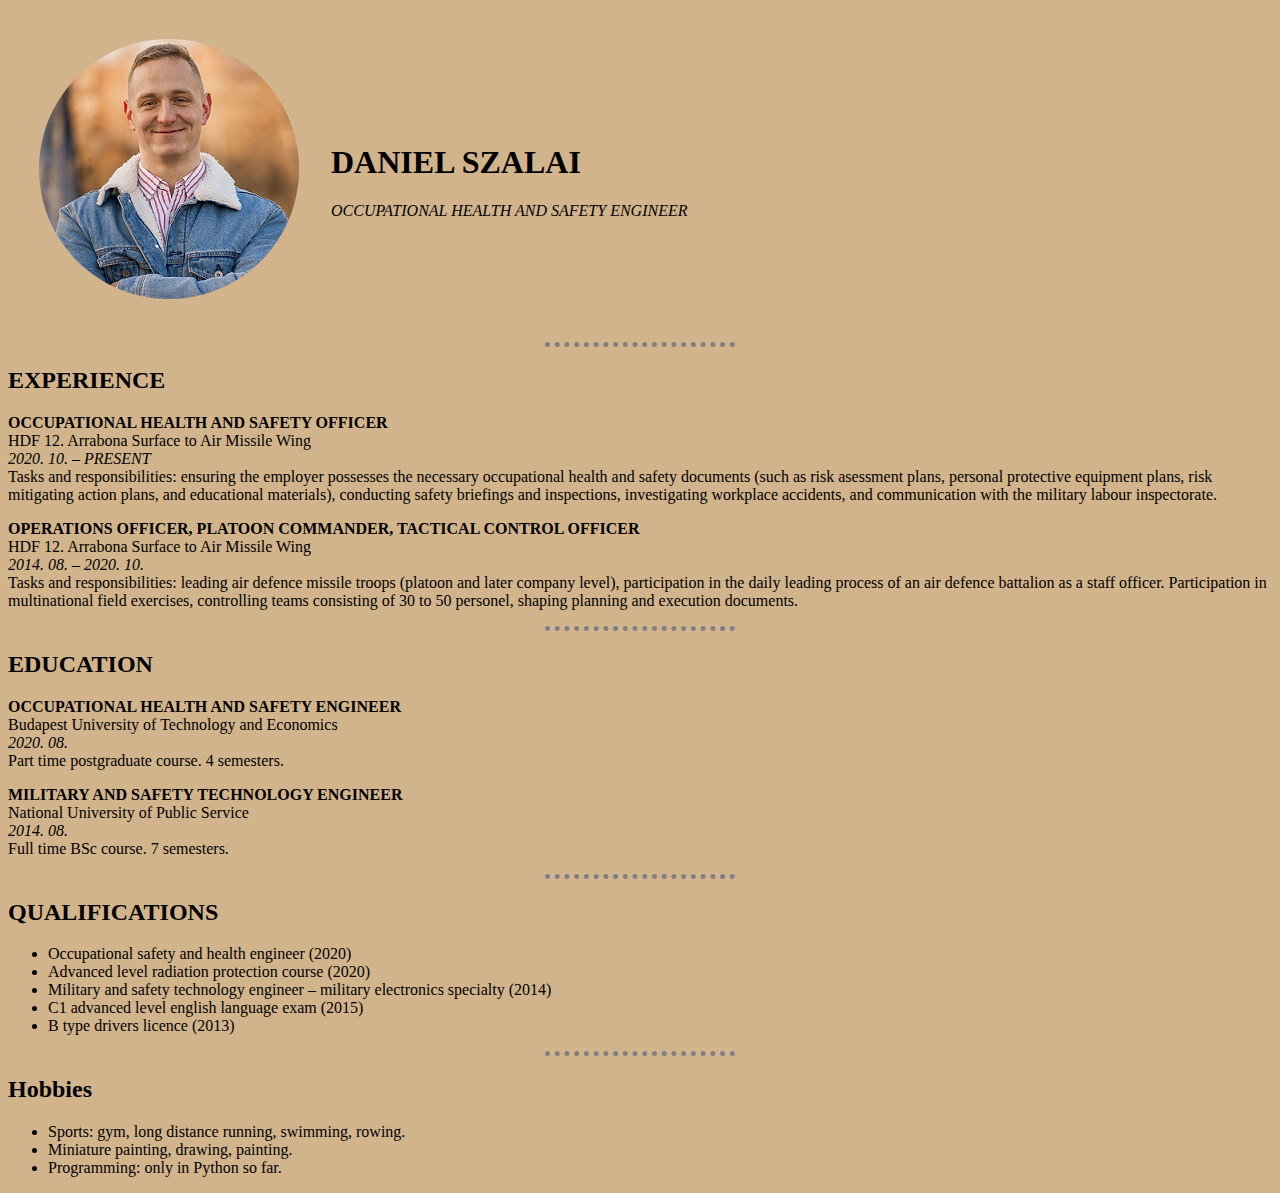
==== index.html @ 2119cb39 "Add files via upload" ====
<!DOCTYPE html>
<html lang="en">
  <head>
    <meta charset="UTF-8">
    <title>Dániel Szalai personal site</title>
  </head>

  <style>
    hr {
      border-style: dotted none none none;
      width: 15%;
      border-width: 5px;
    }

    body {

      background-color: tan;
    }

<!--    img {-->
<!--    border-style: solid;-->
<!--    border-width: 5px;-->
<!--    border-color: sienna;-->

<!--    }-->

  </style>

  <body>

  <table cellspacing="30">
    <tr>
      <td>
        <img src="profil_pic.png">
      </td>
      <td>
        <h1>DANIEL SZALAI</h1>
        <em>OCCUPATIONAL HEALTH AND SAFETY
        ENGINEER</em>
      </td>
      <td>
<!--        <h2>Contact info:</h2>-->
<!--        Phone: 00-0000-0000<br>-->
<!--        Mail: asdasd@mail.com<br>-->
<!--        Address: 00100 Miskolc, Erkel Ferenc u. 18/c<br>-->
      </td>
    </tr>
  </table>

  <hr>
  <h2>EXPERIENCE</h2>
  <p><strong>OCCUPATIONAL HEALTH AND SAFETY OFFICER</strong><br>
    HDF 12. Arrabona Surface to Air Missile Wing<br>
    <em>2020. 10. – PRESENT</em><br>
    Tasks and responsibilities: ensuring the employer possesses the necessary occupational health and safety documents (such as risk asessment plans, personal protective equipment plans, risk mitigating action plans, and educational materials), conducting safety briefings and inspections, investigating workplace accidents, and communication with the military labour inspectorate.</p>

  <p><strong>OPERATIONS OFFICER, PLATOON COMMANDER, TACTICAL CONTROL OFFICER</strong><br>
    HDF 12. Arrabona Surface to Air Missile Wing<br>
    <em>2014. 08. – 2020. 10.</em><br>
    Tasks and responsibilities: leading air defence missile troops (platoon and
    later company level), participation in the daily leading process of an
    air defence battalion as a staff officer. Participation in multinational
    field exercises, controlling teams consisting of 30 to 50 personel,
    shaping planning and execution documents.</p>

  <hr>
  <h2>EDUCATION</h2>
  <p><strong>OCCUPATIONAL HEALTH AND SAFETY ENGINEER</strong><br>
    Budapest University of Technology and Economics<br>
    <em>2020. 08.</em><br>
    Part time postgraduate course. 4 semesters.</p>

  <p><strong>MILITARY AND SAFETY TECHNOLOGY ENGINEER</strong><br>
    National University of Public Service<br>
    <em>2014. 08.</em><br>
    Full time BSc course. 7 semesters.</p>

  <hr>
  <h2>QUALIFICATIONS</h2>
  <ul>
    <li>Occupational safety and health engineer (2020)</li>
    <li>Advanced level radiation protection course (2020)</li>
    <li>Military and safety technology engineer – military electronics specialty (2014)</li>
    <li>C1 advanced level english language exam (2015)</li>
    <li>B type drivers licence (2013)</li>
  </ul>


  <hr>
  <h2>Hobbies</h2>
  <ul>
    <li>Sports: gym, long distance running, swimming, rowing.</li>
    <li>Miniature painting, drawing, painting.</li>
    <li>Programming: only in Python so far.</li>
  </ul>

  </body>
</html>
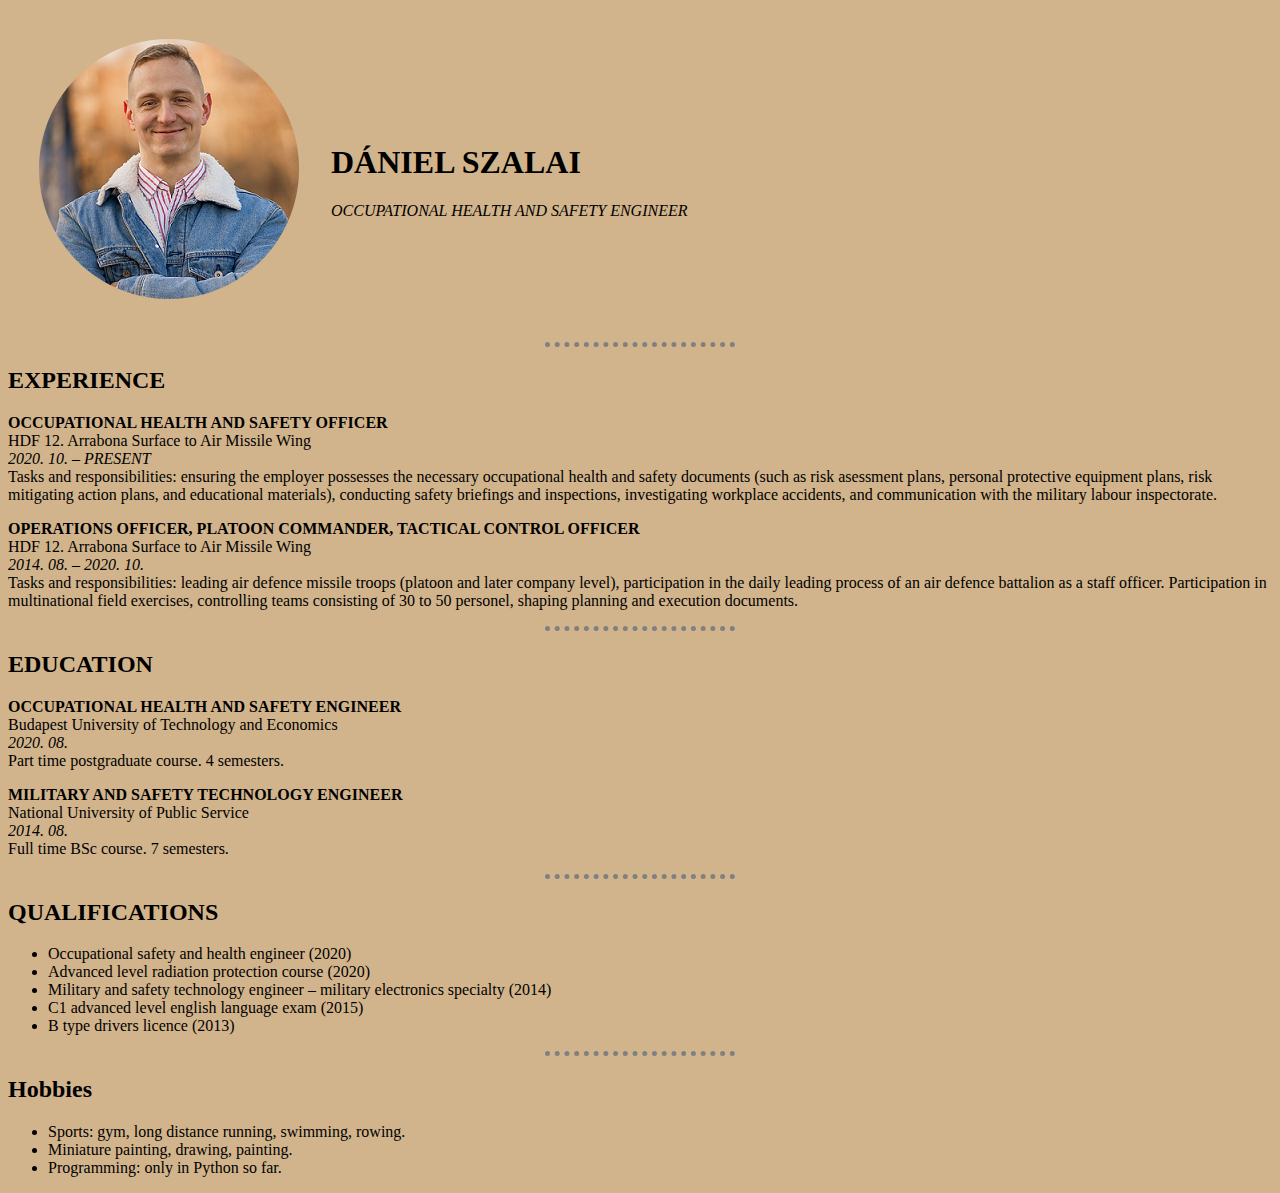
==== commit bb373bd3: "Update index.html" ====
--- a/index.html
+++ b/index.html
@@ -34,7 +34,7 @@
         <img src="profil_pic.png">
       </td>
       <td>
-        <h1>DANIEL SZALAI</h1>
+        <h1>DÁNIEL SZALAI</h1>
         <em>OCCUPATIONAL HEALTH AND SAFETY
         ENGINEER</em>
       </td>
@@ -95,4 +95,4 @@
   </ul>
 
   </body>
-</html>+</html>
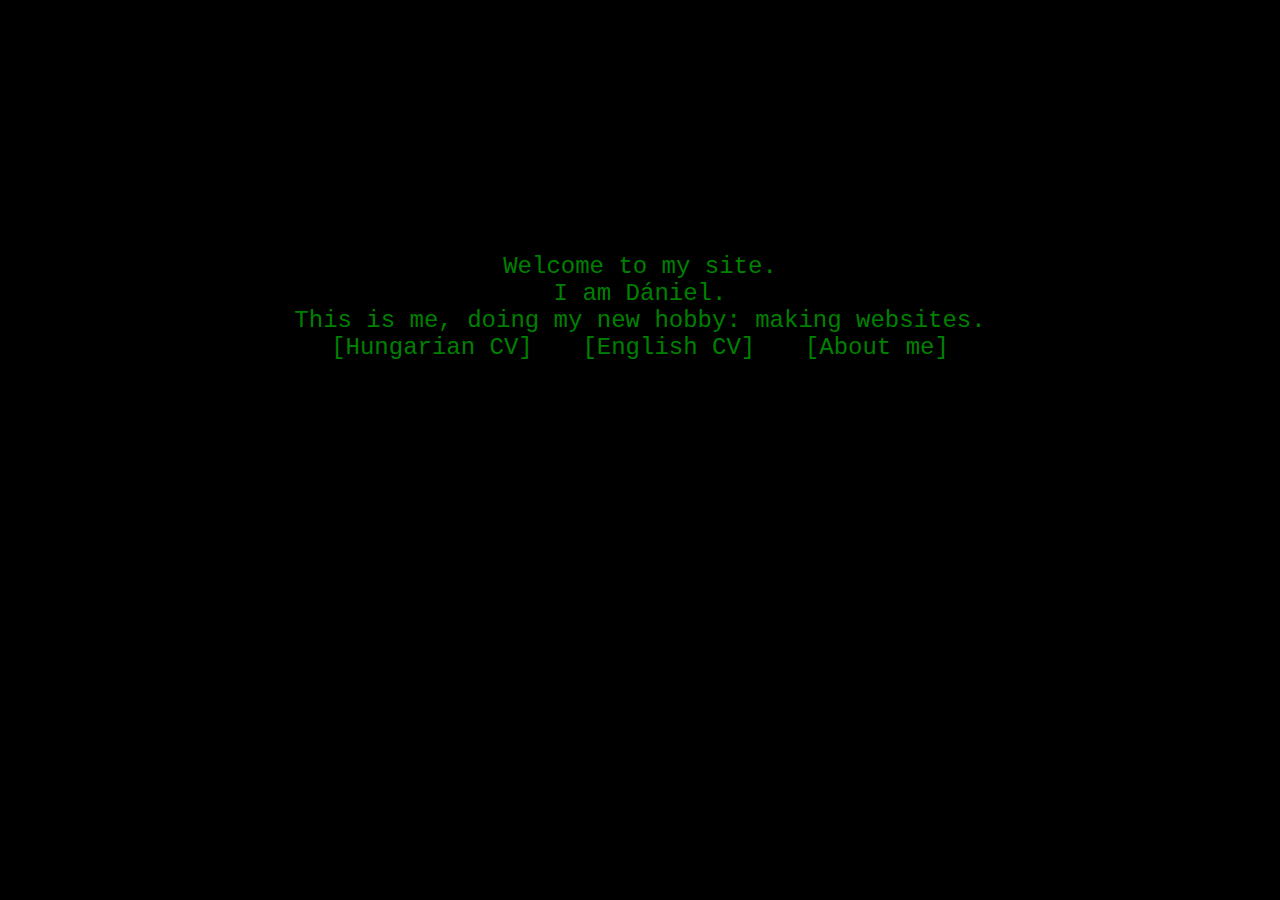
==== commit 3f3a3205: "Add files via upload" ====
--- a/index.html
+++ b/index.html
@@ -2,97 +2,24 @@
 <html lang="en">
   <head>
     <meta charset="UTF-8">
-    <title>Dániel Szalai personal site</title>
+    <title>Dániel Szalai</title>
+    <link rel="stylesheet" href="style.css">
   </head>
+  <body class="index">
 
-  <style>
-    hr {
-      border-style: dotted none none none;
-      width: 15%;
-      border-width: 5px;
-    }
+	<div id="front-page-top-container">
+        <p>Welcome to my site.<br>
+        I am Dániel.<br>
+        This is me, doing my new hobby: making websites.</p>
+    </div>
 
-    body {
-
-      background-color: tan;
-    }
-
-<!--    img {-->
-<!--    border-style: solid;-->
-<!--    border-width: 5px;-->
-<!--    border-color: sienna;-->
-
-<!--    }-->
-
-  </style>
-
-  <body>
-
-  <table cellspacing="30">
-    <tr>
-      <td>
-        <img src="profil_pic.png">
-      </td>
-      <td>
-        <h1>DÁNIEL SZALAI</h1>
-        <em>OCCUPATIONAL HEALTH AND SAFETY
-        ENGINEER</em>
-      </td>
-      <td>
-<!--        <h2>Contact info:</h2>-->
-<!--        Phone: 00-0000-0000<br>-->
-<!--        Mail: asdasd@mail.com<br>-->
-<!--        Address: 00100 Miskolc, Erkel Ferenc u. 18/c<br>-->
-      </td>
-    </tr>
-  </table>
-
-  <hr>
-  <h2>EXPERIENCE</h2>
-  <p><strong>OCCUPATIONAL HEALTH AND SAFETY OFFICER</strong><br>
-    HDF 12. Arrabona Surface to Air Missile Wing<br>
-    <em>2020. 10. – PRESENT</em><br>
-    Tasks and responsibilities: ensuring the employer possesses the necessary occupational health and safety documents (such as risk asessment plans, personal protective equipment plans, risk mitigating action plans, and educational materials), conducting safety briefings and inspections, investigating workplace accidents, and communication with the military labour inspectorate.</p>
-
-  <p><strong>OPERATIONS OFFICER, PLATOON COMMANDER, TACTICAL CONTROL OFFICER</strong><br>
-    HDF 12. Arrabona Surface to Air Missile Wing<br>
-    <em>2014. 08. – 2020. 10.</em><br>
-    Tasks and responsibilities: leading air defence missile troops (platoon and
-    later company level), participation in the daily leading process of an
-    air defence battalion as a staff officer. Participation in multinational
-    field exercises, controlling teams consisting of 30 to 50 personel,
-    shaping planning and execution documents.</p>
-
-  <hr>
-  <h2>EDUCATION</h2>
-  <p><strong>OCCUPATIONAL HEALTH AND SAFETY ENGINEER</strong><br>
-    Budapest University of Technology and Economics<br>
-    <em>2020. 08.</em><br>
-    Part time postgraduate course. 4 semesters.</p>
-
-  <p><strong>MILITARY AND SAFETY TECHNOLOGY ENGINEER</strong><br>
-    National University of Public Service<br>
-    <em>2014. 08.</em><br>
-    Full time BSc course. 7 semesters.</p>
-
-  <hr>
-  <h2>QUALIFICATIONS</h2>
-  <ul>
-    <li>Occupational safety and health engineer (2020)</li>
-    <li>Advanced level radiation protection course (2020)</li>
-    <li>Military and safety technology engineer – military electronics specialty (2014)</li>
-    <li>C1 advanced level english language exam (2015)</li>
-    <li>B type drivers licence (2013)</li>
-  </ul>
+  <div>
+        <a class="front-page-link" href="huncv.html">[Hungarian CV]</a>
+        <a class="front-page-link" href="encv.html">[English CV]</a>
+        <a class="front-page-link" href="aboutme.html">[About me]</a>
+  </div>
 
 
-  <hr>
-  <h2>Hobbies</h2>
-  <ul>
-    <li>Sports: gym, long distance running, swimming, rowing.</li>
-    <li>Miniature painting, drawing, painting.</li>
-    <li>Programming: only in Python so far.</li>
-  </ul>
 
   </body>
-</html>
+</html>--- a/style.css
+++ b/style.css
@@ -0,0 +1,165 @@
+.index {
+    text-align: center;
+    font-family: "Courier New", monospace;
+    color: green;
+    background-color: black;
+}
+
+.cv {
+    font-family: "Arial", sans-serif;
+    color: black;
+    background-color: mintcream;
+}
+
+.front-page-link {
+    padding: 20px;
+    color: green;
+    font-size: 1.5rem;
+    text-decoration: none;
+}
+
+.front-page-link:hover {
+  color: limegreen;
+}
+
+#front-page-top-container {
+    margin-top: 20%;
+    position: relative;
+    font-size: 1.5rem;
+}
+
+p {
+    margin: 0px;
+    padding: 0px;
+}
+
+.profile-pic {
+    margin: auto;
+    display: block;
+    padding-bottom: 20px
+
+}
+
+h1 {
+    margin: auto;
+    width: 800px;
+    text-align: center;
+}
+
+.category {
+    color: salmon;
+    width: 800px;
+    text-align: center;
+    margin: auto;
+    font-family: "Arial Black", sans-serif;
+    padding-top: 20px;
+    padding-bottom: 10px;
+
+}
+
+.cv-header {
+    margin: auto;
+    width: 800px;
+
+}
+
+.entry {
+    margin: auto;
+    width: 800px;
+    text-align: justify;
+
+}
+
+.entry-link {
+    color: MidnightBlue;
+    text-decoration: none;
+    font-weight: bold;
+}
+
+.job-title {
+    font-weight: bold;
+    margin: auto;
+    width: 800px;
+    color: MidnightBlue;
+    padding-top: 20px;
+    padding-bottom: 10px;
+}
+
+.job-place, .job-term, .job-tasks{
+    margin: auto;
+    width: 800px;
+
+}
+
+.job-place {
+    font-weight: bold;
+}
+
+
+
+.entry-link:hover {
+    color: black;
+
+}
+
+.aboutme {
+    font-family: "Arial", sans-serif;
+    color: black;
+    background-color: white;
+    text-align: justify;
+}
+
+.aboutme-link {
+    position: relative;
+    color: salmon;
+    text-decoration: none;
+    font-weight: bold;
+}
+
+.aboutme-header, .hobby {
+    width: 800px;
+    margin: auto;
+}
+
+.hobby-title-right {
+    text-align: right;
+    border: outset;
+    border-width: 2px 2px 5px 2px;
+    background-color: ghostwhite;
+    font-size: 1.5rem;
+    color: indianred;
+}
+
+.hobby-title-left {
+    text-align: left;
+    border: outset;
+    border-width: 2px 2px 5px 2px;
+    background-color: aliceblue;
+    font-size: 1.5rem;
+    color: indianred;
+}
+
+.aboutme-link:hover {
+    position: relative;
+    color: indianred;
+    text-decoration: none;
+    font-weight: bold;
+}
+
+
+
+
+
+
+
+
+
+
+
+
+
+
+
+
+
+
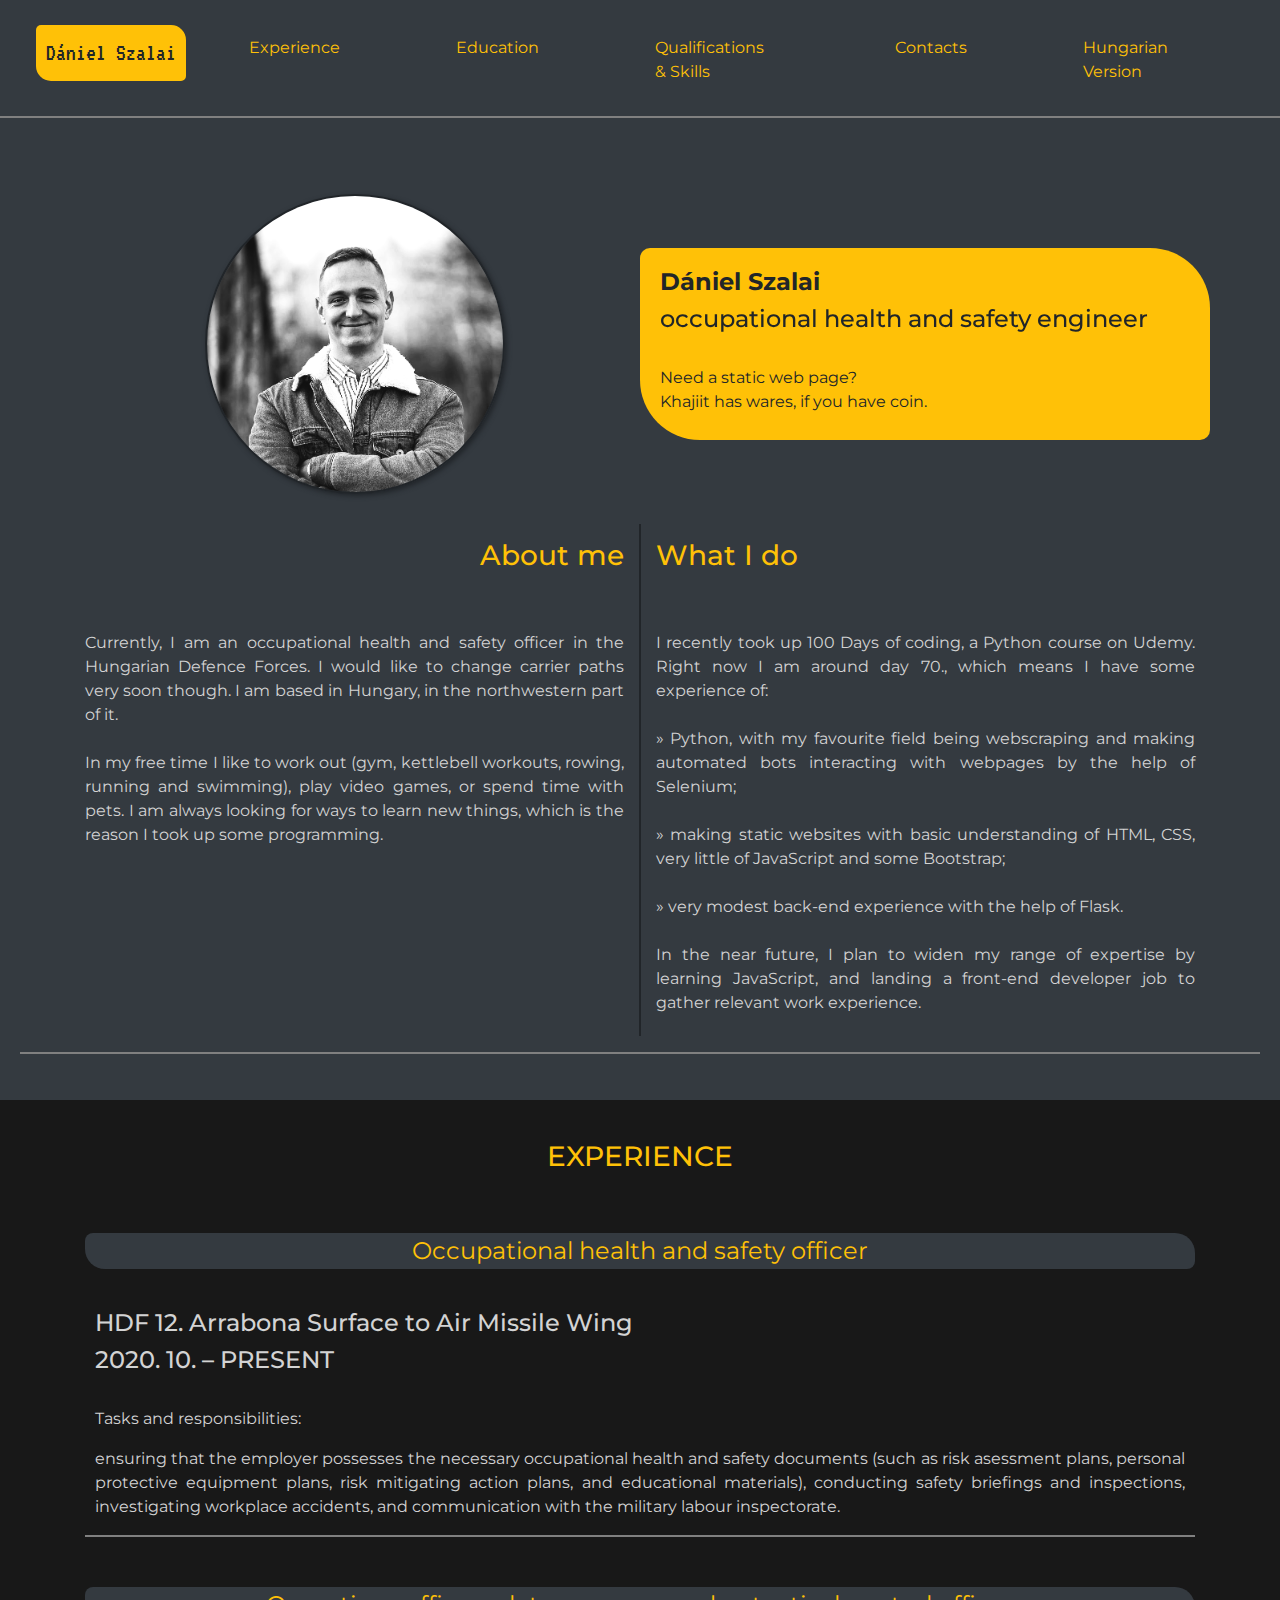
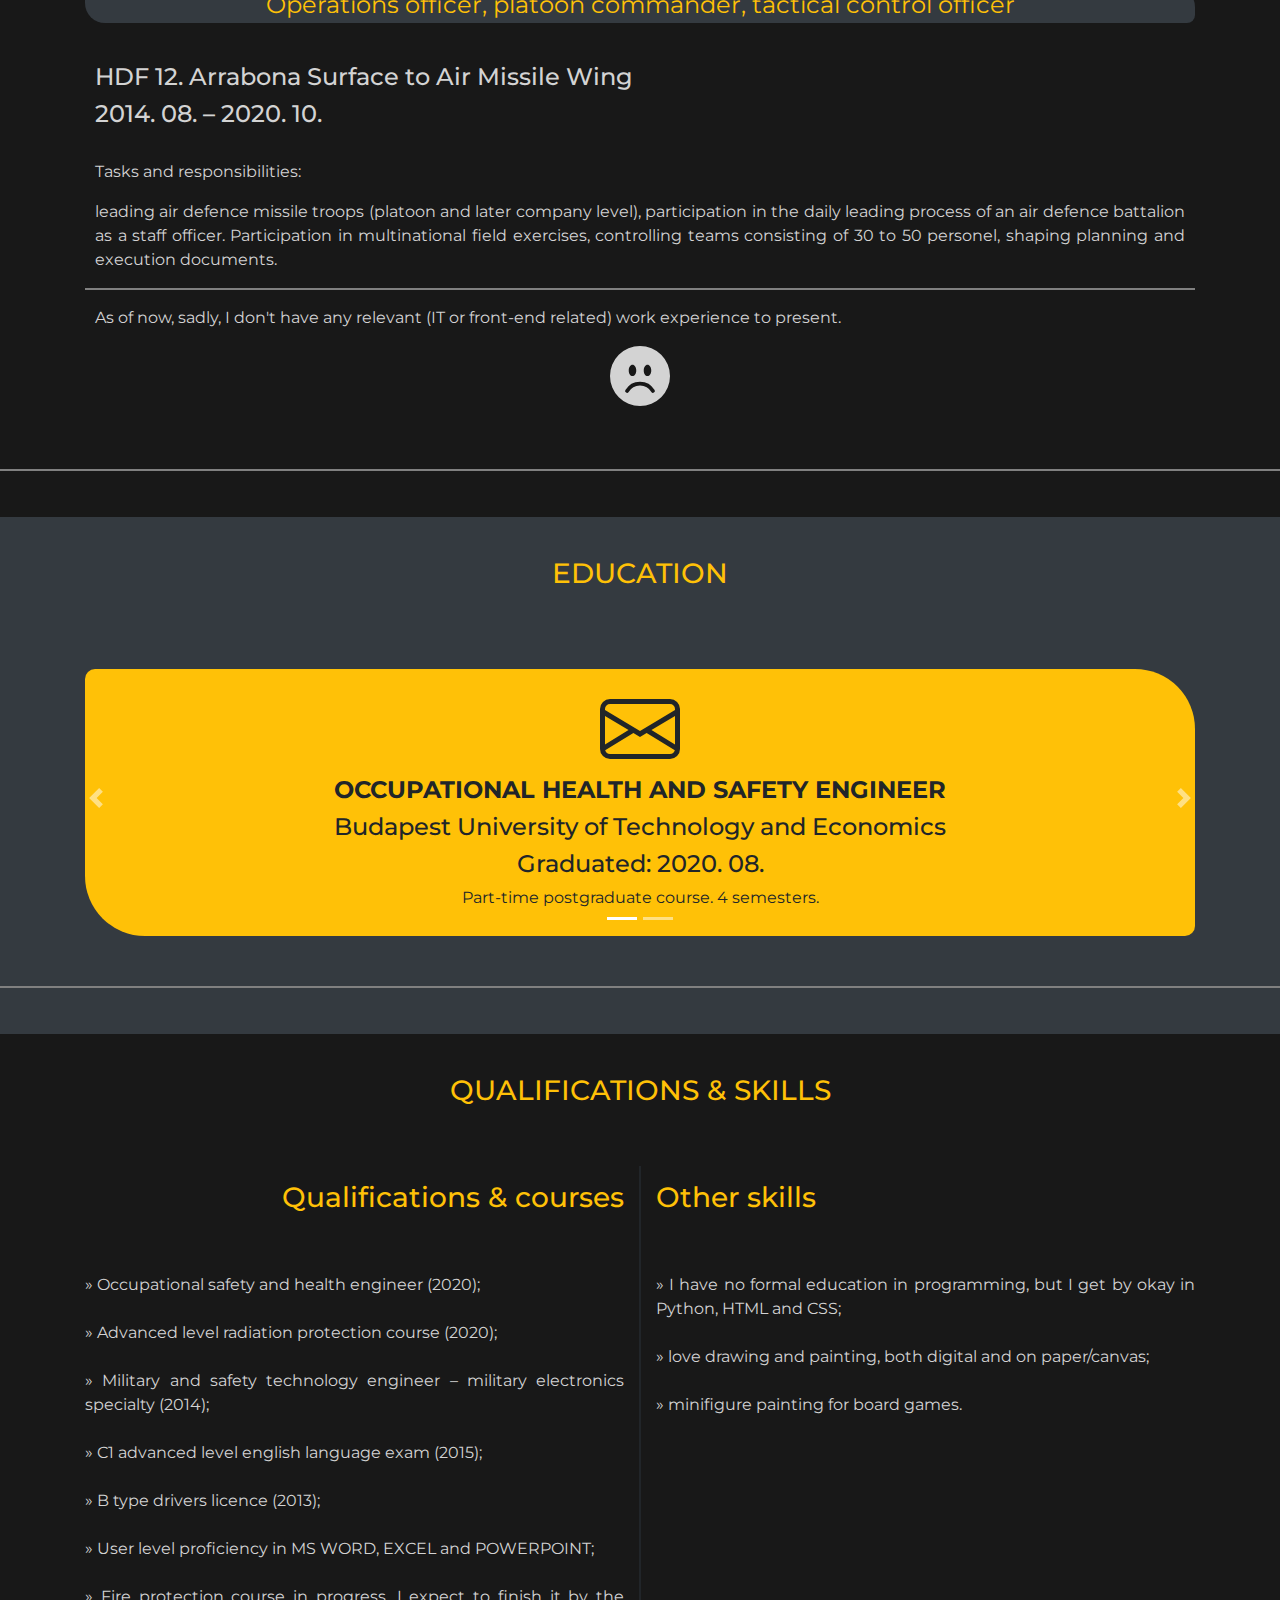
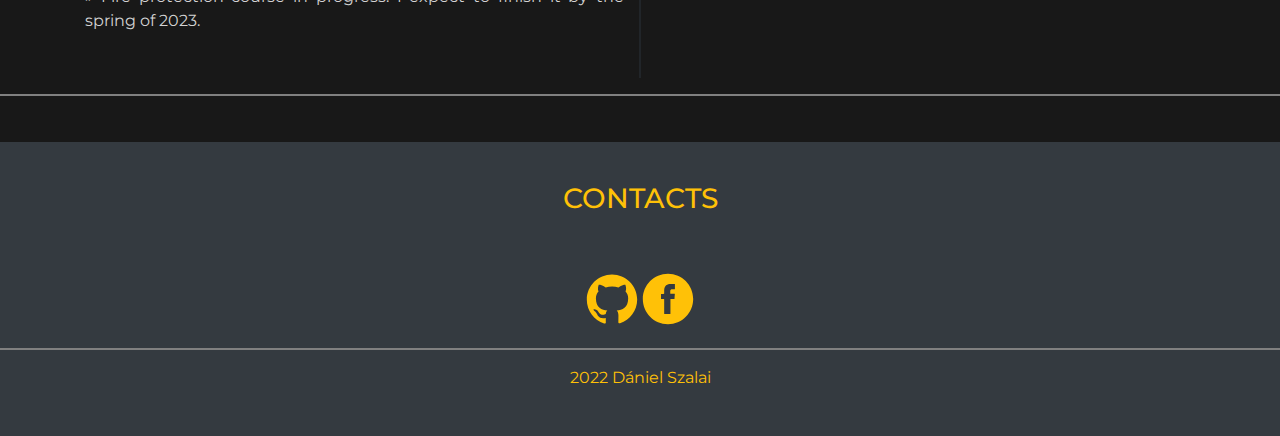
==== commit 84fa43ee: "Bootstrap personal site upload" ====
--- a/index.html
+++ b/index.html
@@ -1,25 +1,345 @@
 <!DOCTYPE html>
 <html lang="en">
-  <head>
+<head>
+    <link rel="stylesheet" href="https://cdn.jsdelivr.net/npm/bootstrap@4.0.0/dist/css/bootstrap.min.css" integrity="sha384-Gn5384xqQ1aoWXA+058RXPxPg6fy4IWvTNh0E263XmFcJlSAwiGgFAW/dAiS6JXm" crossorigin="anonymous">
+    <script src="https://code.jquery.com/jquery-3.2.1.slim.min.js" integrity="sha384-KJ3o2DKtIkvYIK3UENzmM7KCkRr/rE9/Qpg6aAZGJwFDMVNA/GpGFF93hXpG5KkN" crossorigin="anonymous"></script>
+    <script src="https://cdn.jsdelivr.net/npm/popper.js@1.12.9/dist/umd/popper.min.js" integrity="sha384-ApNbgh9B+Y1QKtv3Rn7W3mgPxhU9K/ScQsAP7hUibX39j7fakFPskvXusvfa0b4Q" crossorigin="anonymous"></script>
+    <script src="https://cdn.jsdelivr.net/npm/bootstrap@4.0.0/dist/js/bootstrap.min.js" integrity="sha384-JZR6Spejh4U02d8jOt6vLEHfe/JQGiRRSQQxSfFWpi1MquVdAyjUar5+76PVCmYl" crossorigin="anonymous"></script>
+    <link rel="stylesheet" href="styles.css">
+    <link rel="preconnect" href="https://fonts.googleapis.com">
+    <link rel="preconnect" href="https://fonts.gstatic.com" crossorigin>
+    <link href="https://fonts.googleapis.com/css2?family=Montserrat&family=VT323&display=swap" rel="stylesheet">
+    <link href='https://css.gg/facebook.css' rel='stylesheet'>
+    <link href='https://css.gg/git-commit.css' rel='stylesheet'>
     <meta charset="UTF-8">
     <title>Dániel Szalai</title>
-    <link rel="stylesheet" href="style.css">
-  </head>
-  <body class="index">
-
-	<div id="front-page-top-container">
-        <p>Welcome to my site.<br>
-        I am Dániel.<br>
-        This is me, doing my new hobby: making websites.</p>
+</head>
+<body class="bg-dark">
+    <!--        navbar-->
+
+    <div class="container-fluid mynavbar">
+        <nav class="navbar navbar-expand-lg navbar-light bg-dark">
+            <a class="navbar-brand">Dániel Szalai</a>
+            <button class="navbar-toggler ml-auto" type="button"
+                    data-toggle="collapse" data-target="#navbarTogglerDemo01" aria-controls="navbarTogglerDemo01" aria-expanded="false" aria-label="Toggle navigation">
+                <span class="navbar-toggler-icon"></span>
+            </button>
+        <div class="collapse navbar-collapse" id="navbarTogglerDemo01">
+            <ul class="navbar-nav navbar-nav ml-auto bg-dark">
+                <li class="nav-item">
+                    <a class="nav-link" href="#experience">Experience</a>
+                </li>
+                <li class="nav-item">
+                    <a class="nav-link" href="#education">Education</a>
+                <li class="nav-item">
+                    <a class="nav-link" href="#qualifications">Qualifications &
+                        Skills</a>
+                </li>
+                <li class="nav-item">
+                    <a class="nav-link" href="#contacts">Contacts</a>
+                </li>
+                <li class="nav-item">
+                    <a class="nav-link" href="hundex.html">Hungarian
+                        Version</a>
+                </li>
+            </ul>
+        </div>
+        </nav>
     </div>
-
-  <div>
-        <a class="front-page-link" href="huncv.html">[Hungarian CV]</a>
-        <a class="front-page-link" href="encv.html">[English CV]</a>
-        <a class="front-page-link" href="aboutme.html">[About me]</a>
-  </div>
-
-
-
-  </body>
+    <hr>
+
+    <!--        title-->
+
+    <section id="title">
+
+    <div class="container bg-dark">
+        <div class="row">
+            <div class="col-xs-12 col-sm-12 col-md-6 pic align-self-center">
+                <img src="profil_pic.png"
+                     class="img-fluid rounded-circle mx-auto d-block">
+            </div>
+            <div class="col-xs-12 col-sm-12 col-md-6 title sticker bg-warning">
+                <h1>Dániel Szalai</h1>
+
+                <div id="carouselExampleSlidesOnly" class="carousel slide"
+                     data-interval="4000" data-ride="carousel">
+                  <div class="carousel-inner">
+                    <div class="carousel-item active">
+                      <h4>occupational health and safety engineer</h4>
+                    </div>
+                    <div class="carousel-item">
+                      <h4>aspiring front-end developer</h4>
+                    </div>
+                  </div>
+                </div>
+                <br>
+                <p>Need a static web page? <br>
+                    Khajiit has wares, if you have coin.
+                </p>
+            </div>
+        </div>
+
+        <div class="row">
+
+            <div class="col-xs-12 col-sm-12 col-lg-6 rightborder">
+                <h3 class="right">About me</h3>
+                <p class="text">Currently, I am an occupational health and
+                    safety
+                    officer in the Hungarian Defence Forces. I would like
+                    to change carrier paths very soon though. I am based in
+                    Hungary, in the northwestern part of it.<br><br>
+                    In my free time I like to work out (gym, kettlebell
+                    workouts, rowing, running and swimming), play video
+                    games, or spend time with pets. I am always looking for
+                    ways to learn new things, which is the reason I took up
+                    some programming.
+                </p>
+            </div>
+            <div class="col-xs-12 col-sm-12 col-lg-6 leftborder">
+                <h3 class="left">What I do</h3>
+                <p class="text">I recently took up 100 Days of coding, a
+                    Python course on Udemy. Right now I am around day 70.,
+                    which means I have some experience of:<br><br>
+                    » Python, with my favourite field being webscraping and
+                    making automated
+                    bots interacting with webpages by the help of Selenium;<br><br>
+                    » making static websites with basic understanding
+                    of HTML, CSS, very little of JavaScript and some
+                    Bootstrap;<br><br>
+                    » very modest back-end experience with the help of
+                    Flask.<br><br>
+                    In the near future, I plan to widen my range of
+                    expertise by learning JavaScript, and landing a
+                    front-end developer job to gather relevant work
+                    experience.
+                </p>
+            </div>
+        </div>
+    </div>
+        <hr>
+    </section>
+
+    <!--        experience-->
+
+    <section id="experience">
+
+        <div class="container">
+            <h3 class="center">EXPERIENCE</h3>
+        </div>
+        <div class="container">
+            <div>
+                <div class="col-xs-12 sticker bg-dark occ">
+                    <p class="center occ">
+                        Occupational health and safety officer</p>
+                </div>
+
+                <h2 class="text">HDF 12. Arrabona Surface to Air
+                    Missile Wing</h2>
+
+                <h2 class="text">2020. 10. – PRESENT</h2><br>
+
+                <p class="text">Tasks and responsibilities:</p>
+                <p class="text">ensuring that the employer
+                    possesses the necessary occupational health and
+                    safety documents (such as risk asessment plans,
+                    personal protective equipment plans, risk
+                    mitigating action plans, and educational
+                    materials), conducting safety briefings and
+                    inspections, investigating workplace accidents,
+                    and communication with the military labour
+                    inspectorate.</p><hr>
+            </div>
+        </div>
+        <br>
+
+        <div class="container">
+            <div>
+                <div class="col-xs-12 sticker bg-dark  occ">
+                    <p class="center occ">
+                        Operations
+                        officer, platoon commander, tactical control
+                        officer</p>
+                </div>
+
+                <h2 class="text">HDF 12. Arrabona Surface to Air
+                    Missile Wing</h2>
+
+                <h2 class="text">2014. 08. – 2020. 10.</h2><br>
+
+                <p class="text">Tasks and responsibilities:</p>
+                <p class="text">leading air defence missile troops
+                    (platoon and later company level), participation
+                    in the daily leading process of an air defence
+                    battalion as a staff officer. Participation in
+                    multinational field exercises, controlling teams
+                    consisting of 30 to 50 personel, shaping planning
+                    and execution documents.</p><hr>
+
+                <p class="text">As of now, sadly, I don't have
+                    any relevant (IT or
+                    front-end related) work experience to present.</p>
+
+                <p class="center">
+                    <svg xmlns="http://www.w3.org/2000/svg" width="60"
+                         height="60" fill="currentColor"
+                         class="bi sad bi-emoji-frown-fill"
+                         viewBox="0 0 16 16">
+                        <path d="M8 16A8 8 0 1 0 8 0a8 8 0 0 0 0 16zM7 6.5C7 7.328 6.552 8 6 8s-1-.672-1-1.5S5.448 5 6 5s1 .672 1 1.5zm-2.715 5.933a.5.5 0 0 1-.183-.683A4.498 4.498 0 0 1 8 9.5a4.5 4.5 0 0 1 3.898 2.25.5.5 0 0 1-.866.5A3.498 3.498 0 0 0 8 10.5a3.498 3.498 0 0 0-3.032 1.75.5.5 0 0 1-.683.183zM10 8c-.552 0-1-.672-1-1.5S9.448 5 10 5s1 .672 1 1.5S10.552 8 10 8z"/>
+                    </svg>
+                </p>
+            </div>
+        </div><br>
+    <hr>
+    </section>
+
+    <!--        education-->
+
+    <section id="education">
+
+        <div class="container">
+            <h3 class="center">EDUCATION</h3>
+        </div>
+
+        <div id="carouselExampleIndicators"
+                 class="carousel slide" data-ride="carousel">
+              <ol class="carousel-indicators">
+                <li data-target="#carouselExampleIndicators" data-slide-to="0" class="active"></li>
+                <li data-target="#carouselExampleIndicators" data-slide-to="1"></li>
+              </ol>
+              <div class="carousel-inner">
+                <div class="carousel-item active">
+                    <div class="container">
+                        <div class="center sticker bg-warning">
+                            <div class="expcard">
+                                <svg xmlns="http://www.w3.org/2000/svg"
+                                     width="80" height="80"
+                                     fill="currentColor" class="bi bi-envelope" viewBox="0 0 16 16">
+                                        <path d="M0 4a2 2 0 0 1 2-2h12a2 2 0 0 1 2 2v8a2 2 0 0 1-2 2H2a2 2 0 0 1-2-2V4Zm2-1a1 1 0 0 0-1 1v.217l7 4.2 7-4.2V4a1 1 0 0 0-1-1H2Zm13 2.383-4.708 2.825L15 11.105V5.383Zm-.034 6.876-5.64-3.471L8 9.583l-1.326-.795-5.64 3.47A1 1 0 0 0 2 13h12a1 1 0 0 0 .966-.741ZM1 11.105l4.708-2.897L1 5.383v5.722Z"/>
+                                </svg>
+                                <h1>OCCUPATIONAL HEALTH AND SAFETY ENGINEER</h1>
+                                <h2>Budapest University of Technology and Economics</h2>
+                                <h2>Graduated: 2020. 08.</h2>
+                                <p>Part-time postgraduate course. 4 semesters.</p>
+                            </div>
+                        </div>
+                    </div>
+                </div>
+                <div class="carousel-item">
+                    <div class="container">
+                        <div class="center sticker bg-warning">
+                            <div class="expcard darkgreytext">
+                                <svg xmlns="http://www.w3.org/2000/svg"
+                                     width="80" height="80"
+                                     fill="currentColor" class="bi bi-mortarboard" viewBox="0 0 16 16">
+                                        <path d="M8.211 2.047a.5.5 0 0 0-.422 0l-7.5 3.5a.5.5 0 0 0 .025.917l7.5 3a.5.5 0 0 0 .372 0L14 7.14V13a1 1 0 0 0-1 1v2h3v-2a1 1 0 0 0-1-1V6.739l.686-.275a.5.5 0 0 0 .025-.917l-7.5-3.5ZM8 8.46 1.758 5.965 8 3.052l6.242 2.913L8 8.46Z"/>
+                                        <path d="M4.176 9.032a.5.5 0 0 0-.656.327l-.5 1.7a.5.5 0 0 0 .294.605l4.5 1.8a.5.5 0 0 0 .372 0l4.5-1.8a.5.5 0 0 0 .294-.605l-.5-1.7a.5.5 0 0 0-.656-.327L8 10.466 4.176 9.032Zm-.068 1.873.22-.748 3.496 1.311a.5.5 0 0 0 .352 0l3.496-1.311.22.748L8 12.46l-3.892-1.556Z"/>
+                                </svg>
+                                <h1>MILITARY AND SAFETY TECHNOLOGY ENGINEER</h1>
+                                <h2>National University of Public Service</h2>
+                                <h2>Graduated: 2014. 08.</h2>
+                                <p>Full time BSc course. 7 semesters.</p>
+                            </div>
+                        </div>
+                    </div>
+                </div>
+              </div>
+              <a class="carousel-control-prev" href="#carouselExampleIndicators" role="button" data-slide="prev">
+                <span class="carousel-control-prev-icon" aria-hidden="true"></span>
+                <span class="sr-only">Previous</span>
+              </a>
+              <a class="carousel-control-next" href="#carouselExampleIndicators" role="button" data-slide="next">
+                <span class="carousel-control-next-icon" aria-hidden="true"></span>
+                <span class="sr-only">Next</span>
+              </a>
+            </div><br>
+    <hr>
+    </section>
+
+        <!--        education-->
+
+    <section id="qualifications">
+
+        <div class="container">
+            <h3 class="center">QUALIFICATIONS & SKILLS</h3>
+        </div>
+
+        <div class="container">
+            <div class="row">
+                <div class="col-xs-12 col-sm-12 col-lg-6 rightborder">
+                    <h3 class="right">Qualifications &
+                        courses</h3>
+                    <p class="text">» Occupational safety and health engineer
+                        (2020);<br><br>
+                        » Advanced level radiation protection course
+                        (2020);<br><br>
+                        » Military and safety technology engineer – military
+                        electronics specialty (2014);<br><br>
+                        » C1 advanced level english language exam
+                        (2015);<br><br>
+                        » B type drivers licence (2013);<br><br>
+                        » User level proficiency in MS WORD, EXCEL and
+                        POWERPOINT;<br><br>
+                        » Fire protection course in progress. I expect to
+                        finish it by the spring of 2023.<br><br>
+                    </p>
+                </div>
+                <div class="col-xs-12 col-sm-12 col-lg-6 leftborder">
+                    <h3 class="left">Other skills</h3>
+                    <p class="text">
+                        » I have no formal education in programming, but I
+                        get by okay in Python, HTML
+                        and CSS;<br><br>
+                        » love drawing and painting, both digital and
+                        on paper/canvas;<br><br>
+                        » minifigure painting for board games.<br><br>
+                    </p>
+                </div>
+            </div>
+        </div>
+    <hr>
+    </section>
+
+    <section id="contacts">
+
+        <div class="container">
+            <h3 class="center">CONTACTS</h3>
+        </div>
+        <div class="center">
+                <a target="_blank" href="https://github.com/osonkodos">
+                    <?xml version="1.0" encoding="utf-8"?>
+                        <!-- Generator: Adobe Illustrator 22.0.1, SVG Export Plug-In . SVG Version: 6.00 Build 0)  -->
+                        <svg fill="#ffc107" width="52"
+                             height="52" version="1.1" id="lni_lni-github-original" xmlns="http://www.w3.org/2000/svg" xmlns:xlink="http://www.w3.org/1999/xlink"
+                             x="0px" y="0px" viewBox="0 0 64 64" style="enable-background:new 0 0 64 64;" xml:space="preserve">
+                        <path d="M32,1.8c-17,0-31,13.8-31,31C1,46.4,9.9,58,22.3,62.2c1.6,0.3,2.1-0.7,2.1-1.4c0-0.7,0-2.7-0.1-5.4
+                            c-8.6,2-10.4-4.2-10.4-4.2c-1.4-3.5-3.5-4.5-3.5-4.5c-2.8-2,0.1-2,0.1-2c3.1,0.1,4.8,3.2,4.8,3.2c2.7,4.8,7.3,3.4,9,2.5
+                            c0.3-2,1.1-3.4,2-4.2c-6.8-0.7-14.1-3.4-14.1-15.2c0-3.4,1.3-6.1,3.2-8.2c-0.3-0.7-1.4-3.9,0.3-8.2c0,0,2.7-0.8,8.6,3.2
+                            c2.5-0.7,5.1-1.1,7.8-1.1c2.7,0,5.4,0.3,7.8,1.1c5.9-3.9,8.5-3.2,8.5-3.2c1.7,4.2,0.7,7.5,0.3,8.2c2,2.1,3.2,4.9,3.2,8.2
+                            c0,11.8-7.3,14.5-14.1,15.2c1.1,1,2.1,3,2.1,5.8c0,4.2-0.1,7.5-0.1,8.5c0,0.8,0.6,1.7,2.1,1.4C54.1,57.8,63,46.3,63,32.6
+                            C62.9,15.6,49,1.8,32,1.8z"/>
+                    </svg>
+                </a>
+                <a target="_blank"
+                   href="https://www.facebook.com/daniel.szalai.988">
+                    <?xml version="1.0" encoding="utf-8"?>
+                        <!-- Generator: Adobe Illustrator 22.0.1, SVG Export Plug-In . SVG Version: 6.00 Build 0)  -->
+                        <svg fill="#ffc107" width="52"
+                             height="52" version="1.1" id="lni_lni-facebook-oval" xmlns="http://www.w3.org/2000/svg" xmlns:xlink="http://www.w3.org/1999/xlink"
+                             x="0px" y="0px" viewBox="0 0 64 64" style="enable-background:new 0 0 64 64;" xml:space="preserve">
+                        <path d="M32,1C14.8,1,1,14.8,1,32s13.8,31,31,31s31-13.8,31-31S49.2,1,32,1z M40.2,19.9c-1.1,0-2,0-3.1,0c-1.4,0-2.3,0.7-2.3,2
+                            c-0.1,1.1,0,2.3,0,3.2c0,0.4,0.1,0.4,0.4,0.4c1.5,0,3.1,0,4.6,0c0.4,0,0.6,0.1,0.6,0.6c-0.1,1.8-0.4,3.7-0.4,5.5
+                            c0,0.4-0.1,0.4-0.6,0.4c-1.3,0-2.4,0-3.7,0c-0.8,0-0.7-0.1-0.7,0.7c0,5.8,0,11.3,0,17.1c0,0.6-0.1,0.7-0.7,0.7c-2.1,0-4.2,0-6.3,0
+                            c-0.6,0-0.7-0.1-0.7-0.7c0-3,0-5.8,0-8.6c0-2.8,0-5.8,0-8.7c0-0.4-0.1-0.7-0.6-0.6c-0.8,0-1.8,0-2.7,0c-0.6,0.3-0.6,0.1-0.6-0.3
+                            c0-1.8,0-3.5,0-5.5c0-0.4,0.1-0.4,0.4-0.4c1,0,1.8,0,2.8,0c0.6,0,0.7-0.1,0.7-0.7c0-1.4,0-2.7,0-4.2c0-1.7,0.4-3.2,1.4-4.6
+                            c1.3-1.7,3.1-2.5,5.1-2.7c2.1-0.1,4.2,0,6.3-0.1c0.3,0,0.4,0.1,0.4,0.4c0,1.8,0,3.7,0,5.5C40.6,19.7,40.5,19.9,40.2,19.9z"/>
+                    </svg>
+               </a>
+            </div>
+        </div>
+    <hr>
+        <div class="container center">
+            <p class="contact">2022 Dániel Szalai</p>
+            </div>
+    </section>
+</body>
 </html>--- a/styles.css
+++ b/styles.css
@@ -0,0 +1,173 @@
+body {
+    font-family: "Montserrat", "Arial", sans-serif;
+}
+
+
+h1 {
+    font-size: 1.5rem;
+    font-weight: bold;
+    padding: 0px 10px 0px 10px;
+
+}
+
+h2 {
+    font-size: 1.5rem;
+    padding: 0px 10px 0px 10px;
+}
+
+h3 {
+    padding: 10px 10px 50px 10px;
+    color: #ffc107 !important;
+}
+
+h4 {
+    font-size: 1.5rem;
+    padding: 0px 10px 0px 10px;
+}
+
+p {
+    padding: 0px 10px 0px 10px;
+}
+
+#title, #experience, #education, #qualifications, #contacts {
+    padding: 30px 0px 30px 0px !important;
+}
+
+@media (max-width: 992px) { h3, h2 {
+    text-align: center !important;
+}}
+
+.left {
+    text-align: left;
+}
+
+.right {
+    text-align: right;
+}
+
+.center {
+    text-align: center;
+}
+
+.text {
+    color: lightgray;
+    text-align: justify;
+}
+
+.sad {
+    color: lightgray;
+}
+
+.navbar-toggler {
+    background-color: #ffc107;
+}
+
+.navbar-brand {
+    font-family: "VT323", "Courier New", monospace;
+    font-size: 1.5rem;
+    background: #ffc107;
+    padding: 10px 10px 10px 10px;
+    margin: 5px 5px 0px 5px;
+    border-radius: 5px 15px;
+}
+
+.nav-item {
+    padding: 20px 50px 0px;
+}
+
+.nav-link {
+    color: #ffc107 !important;
+}
+
+.nav-link:hover {
+    color: yellow !important;
+}
+
+.mynavbar {
+    margin: 0px 0px 0px 0px !important;
+}
+
+.img-fluid {
+    border: 2px solid;
+    box-shadow: 2px 2px 5px;
+    max-height: 300px;
+    margin: 30px 0px 30px 0px;
+}
+
+#title {
+    margin: 0px 20px 0px 20px
+}
+
+.title {
+    margin: auto;
+}
+
+@media (max-width: 767px) { .title {
+    text-align: center;
+}}
+
+
+.rightborder {
+   padding: 5px;
+   border-right: 1px solid;
+}
+
+.leftborder {
+   padding: 5px;
+   border-left: 1px solid;
+}
+
+@media (max-width: 992px) { .leftborder, .rightborder {
+    border-left: 0px;
+    border-right: 0px;
+}}
+
+.sticker {
+    border-radius: 10px 60px;
+    padding: 20px 10px 10px 10px;
+}
+
+hr {
+border-top: 2px solid;
+}
+
+.exp-sticker {
+    height:300px;
+    padding: 10px 10px 10px 10px;
+}
+
+.darkgreytext {
+    color: #292b2c !important;
+}
+
+.occ {
+    padding: 0px 0px 0px 0px;
+    font-size: 1.5rem;
+    margin-top: 10px;
+    margin-bottom: 40px;
+    border-radius: 8px 20px !important;
+    margin-left: auto;
+    margin-right: auto;
+    color: #ffc107;
+}
+
+#carouselExampleIndicators {
+    padding: 20px 10px 10px 10px;
+}
+
+#experience, #qualifications {
+    background: #181818;
+}
+
+.contact {
+    color: #ffc107 !important;
+    padding: 10px 10py 100px 10px;
+}
+
+
+
+
+
+
+
+
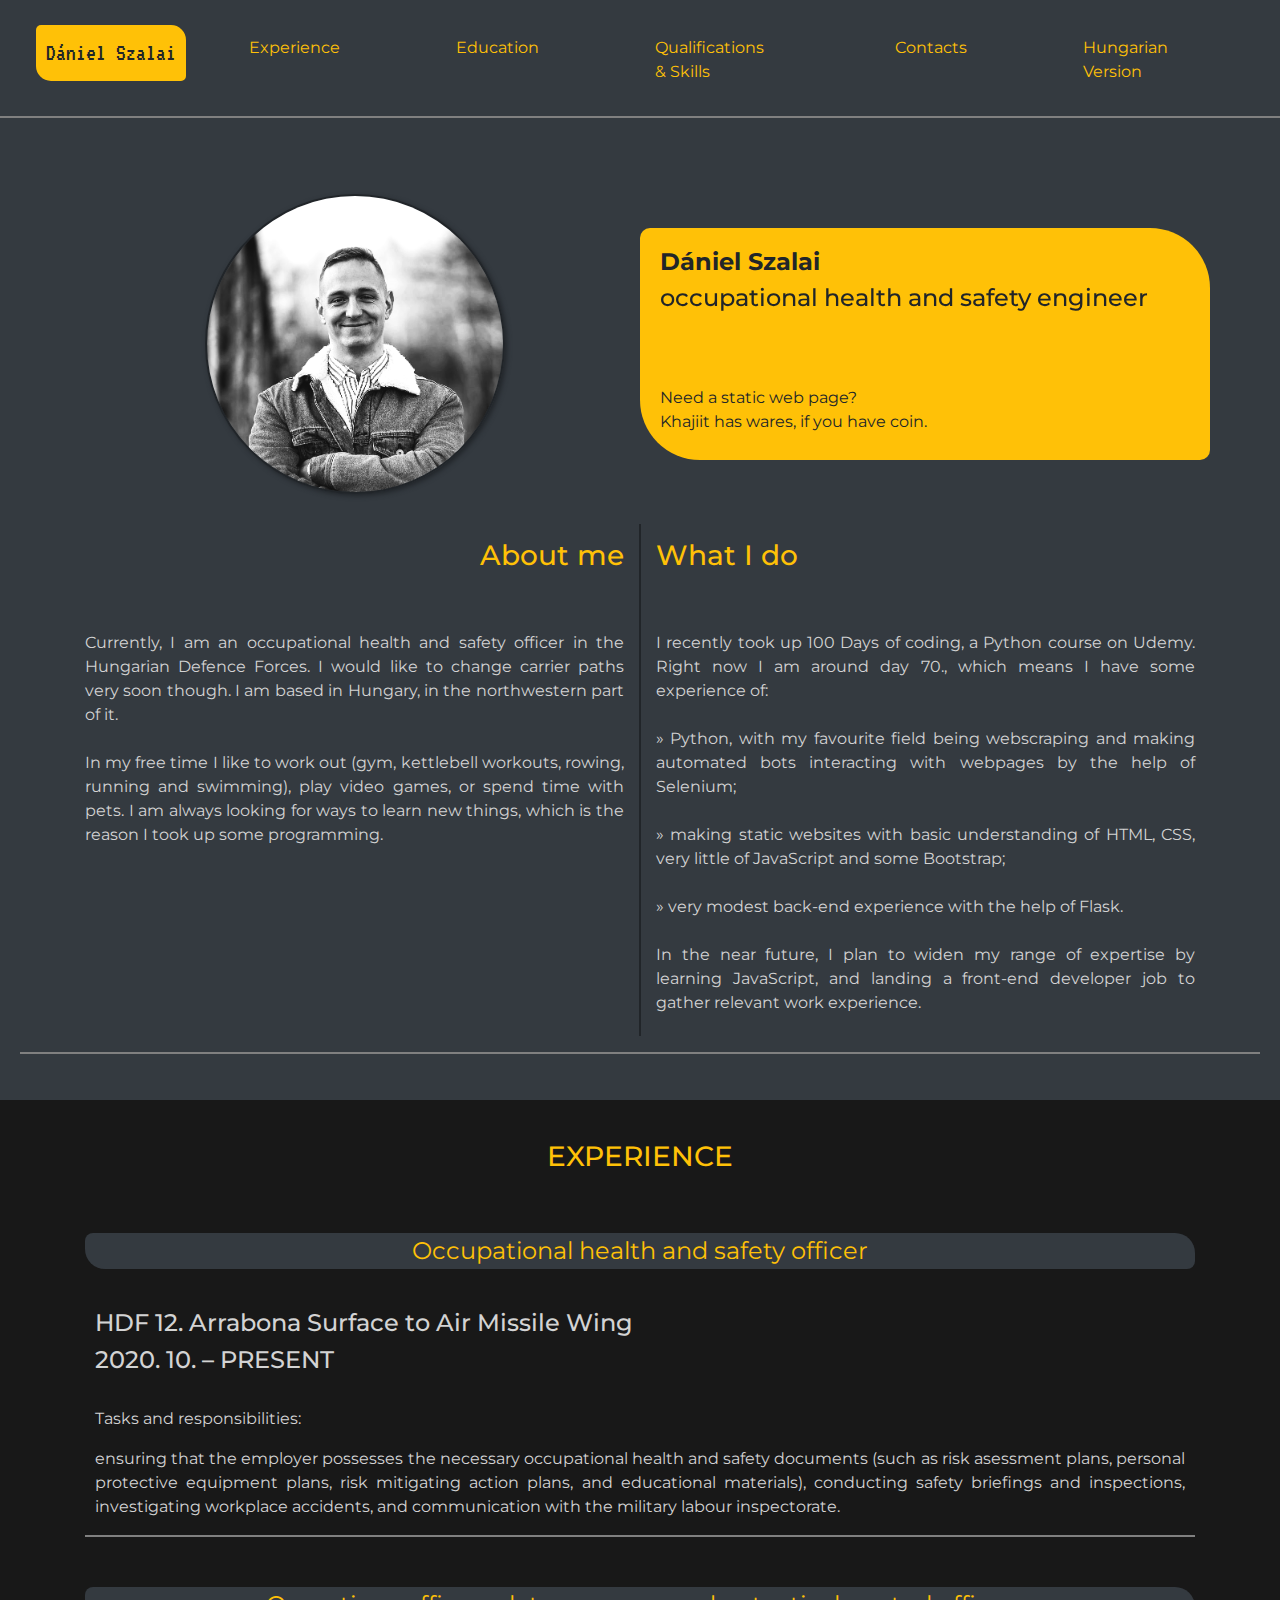
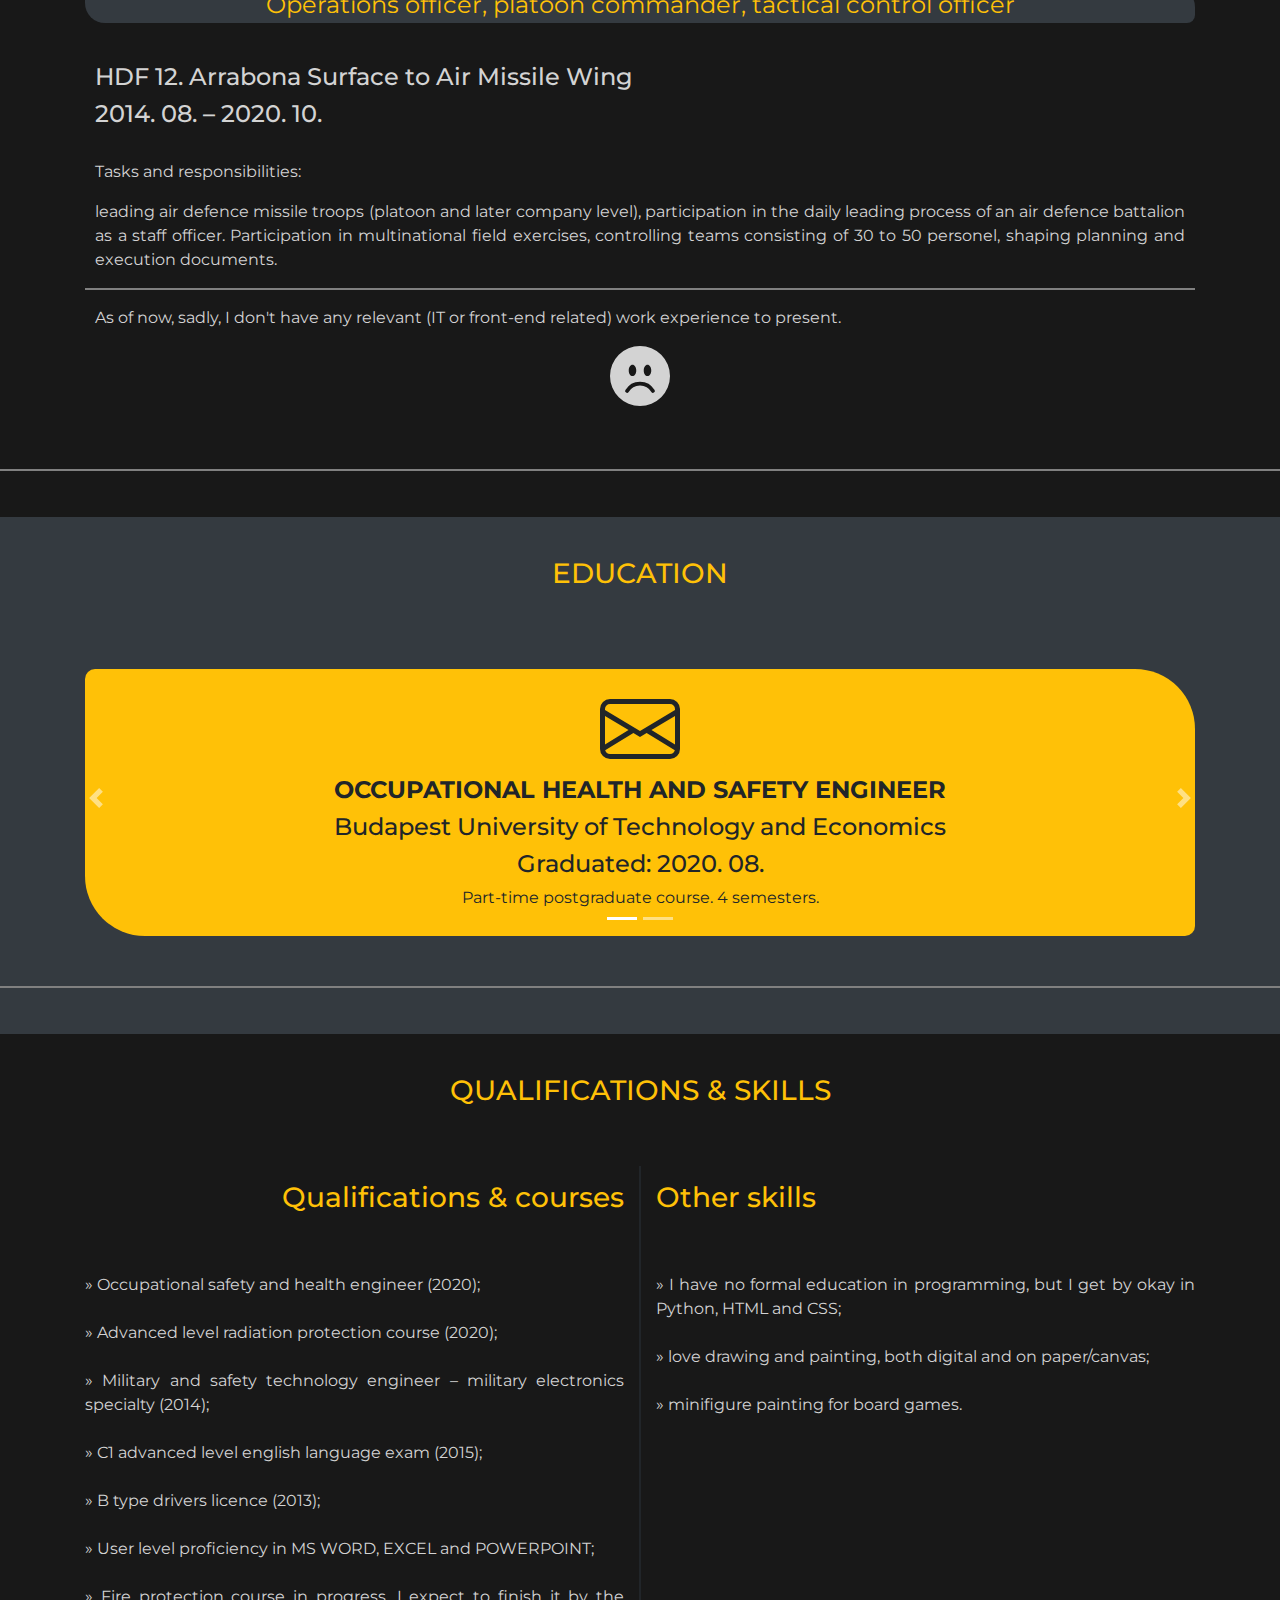
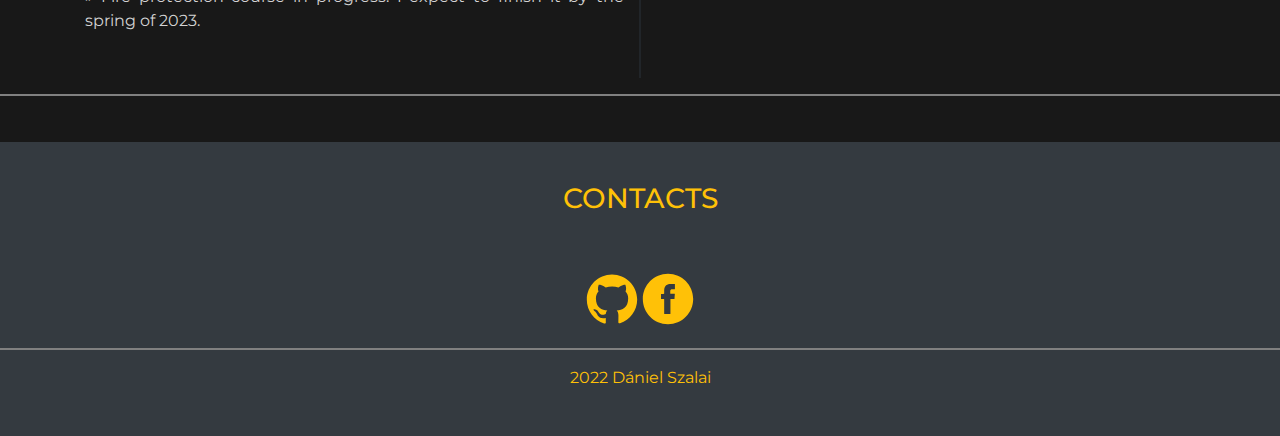
==== commit 03c94627: "Add files via upload" ====
--- a/index.html
+++ b/index.html
@@ -54,11 +54,11 @@
 
     <div class="container bg-dark">
         <div class="row">
-            <div class="col-xs-12 col-sm-12 col-md-6 pic align-self-center">
+            <div class="col-xs-12 col-sm-12 col-lg-6 pic align-self-center">
                 <img src="profil_pic.png"
                      class="img-fluid rounded-circle mx-auto d-block">
             </div>
-            <div class="col-xs-12 col-sm-12 col-md-6 title sticker bg-warning">
+            <div class="col-xs-12 col-sm-12 col-lg-6 title sticker bg-warning">
                 <h1>Dániel Szalai</h1>
 
                 <div id="carouselExampleSlidesOnly" class="carousel slide"
--- a/styles.css
+++ b/styles.css
@@ -23,6 +23,7 @@
 h4 {
     font-size: 1.5rem;
     padding: 0px 10px 0px 10px;
+    min-height: 70px;
 }
 
 p {
@@ -102,7 +103,7 @@
     margin: auto;
 }
 
-@media (max-width: 767px) { .title {
+@media (max-width: 992px) { .title {
     text-align: center;
 }}
 
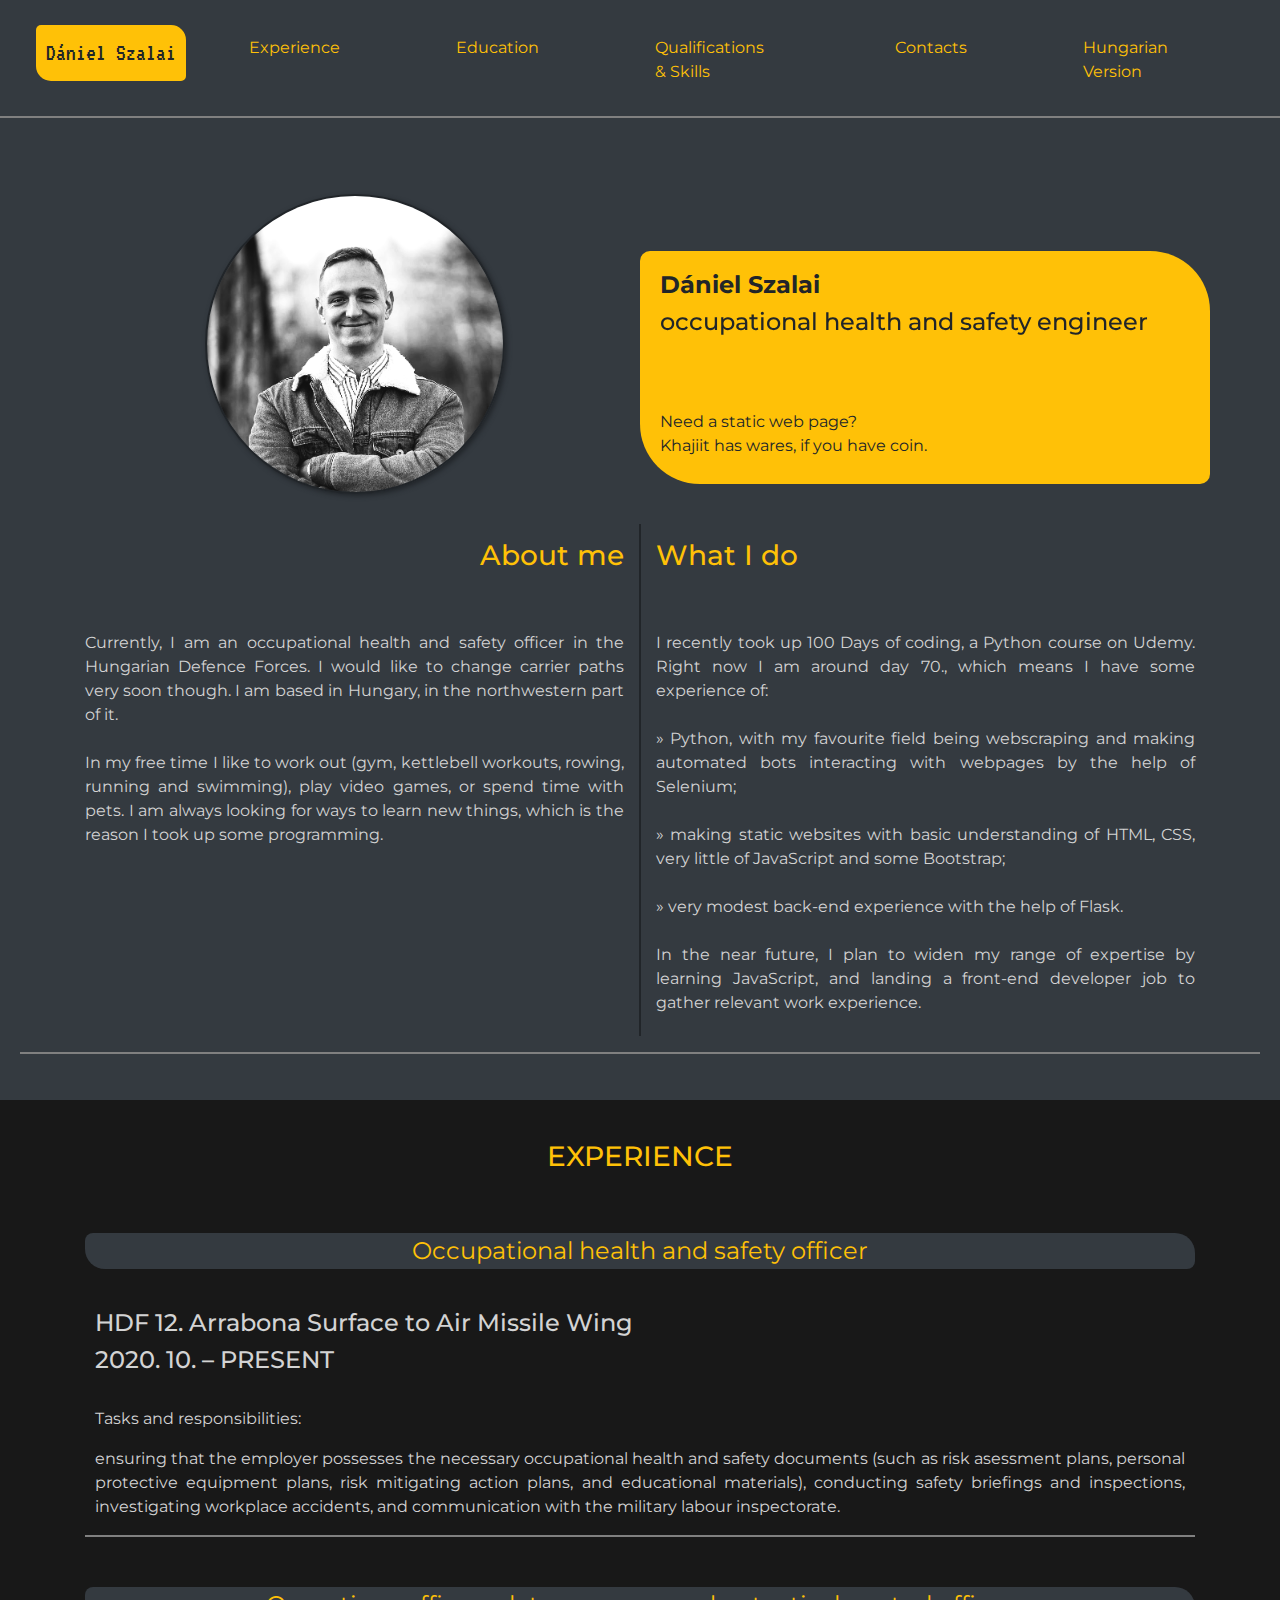
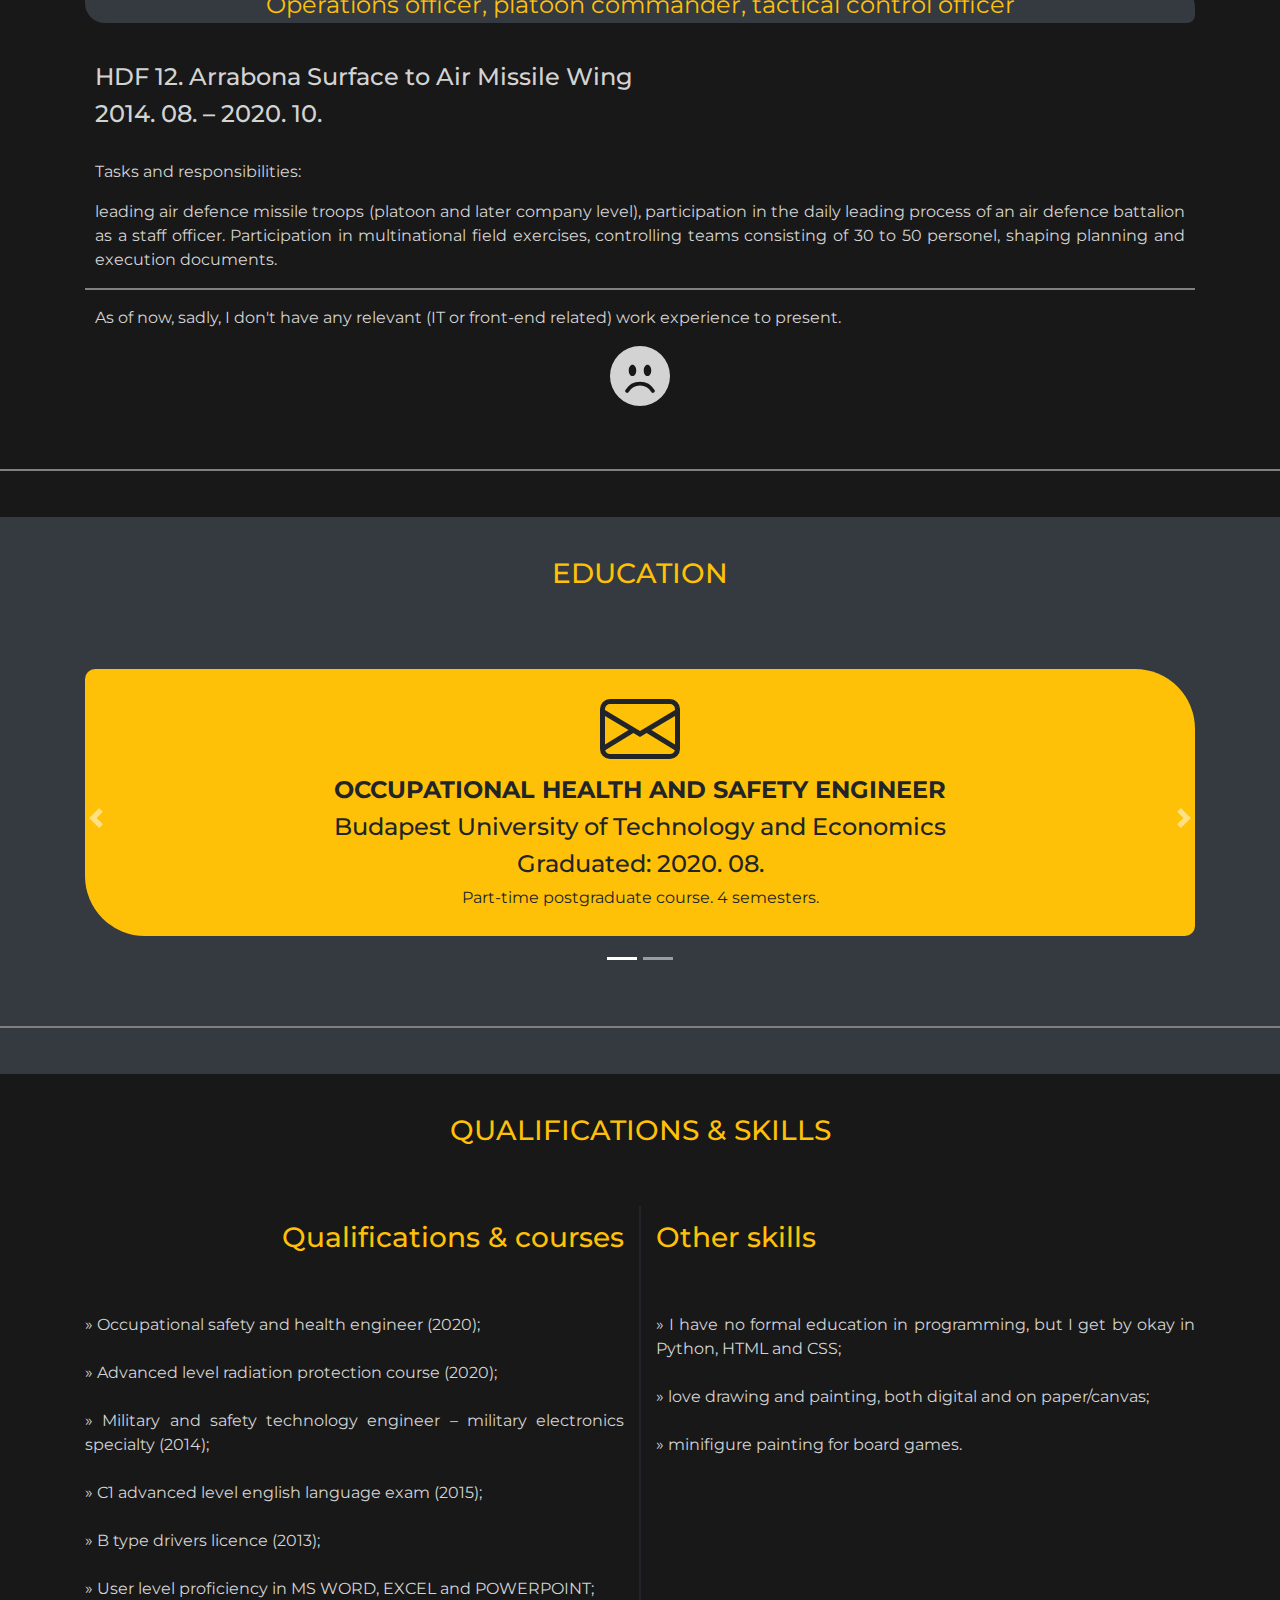
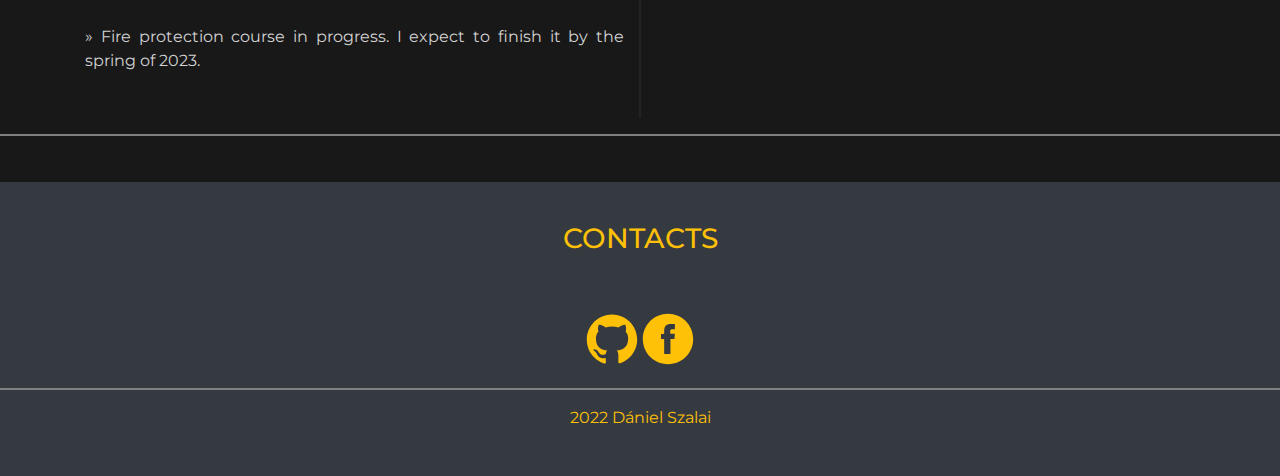
==== commit f20fc065: "Update index.html" ====
--- a/index.html
+++ b/index.html
@@ -58,7 +58,7 @@
                 <img src="profil_pic.png"
                      class="img-fluid rounded-circle mx-auto d-block">
             </div>
-            <div class="col-xs-12 col-sm-12 col-lg-6 title sticker bg-warning">
+            <div class="col-xs-8 col-sm-8 col-lg-6 title sticker bg-warning">
                 <h1>Dániel Szalai</h1>
 
                 <div id="carouselExampleSlidesOnly" class="carousel slide"
@@ -342,4 +342,4 @@
             </div>
     </section>
 </body>
-</html>+</html>
--- a/styles.css
+++ b/styles.css
@@ -126,6 +126,7 @@
 .sticker {
     border-radius: 10px 60px;
     padding: 20px 10px 10px 10px;
+    margin-bottom: 40px;
 }
 
 hr {
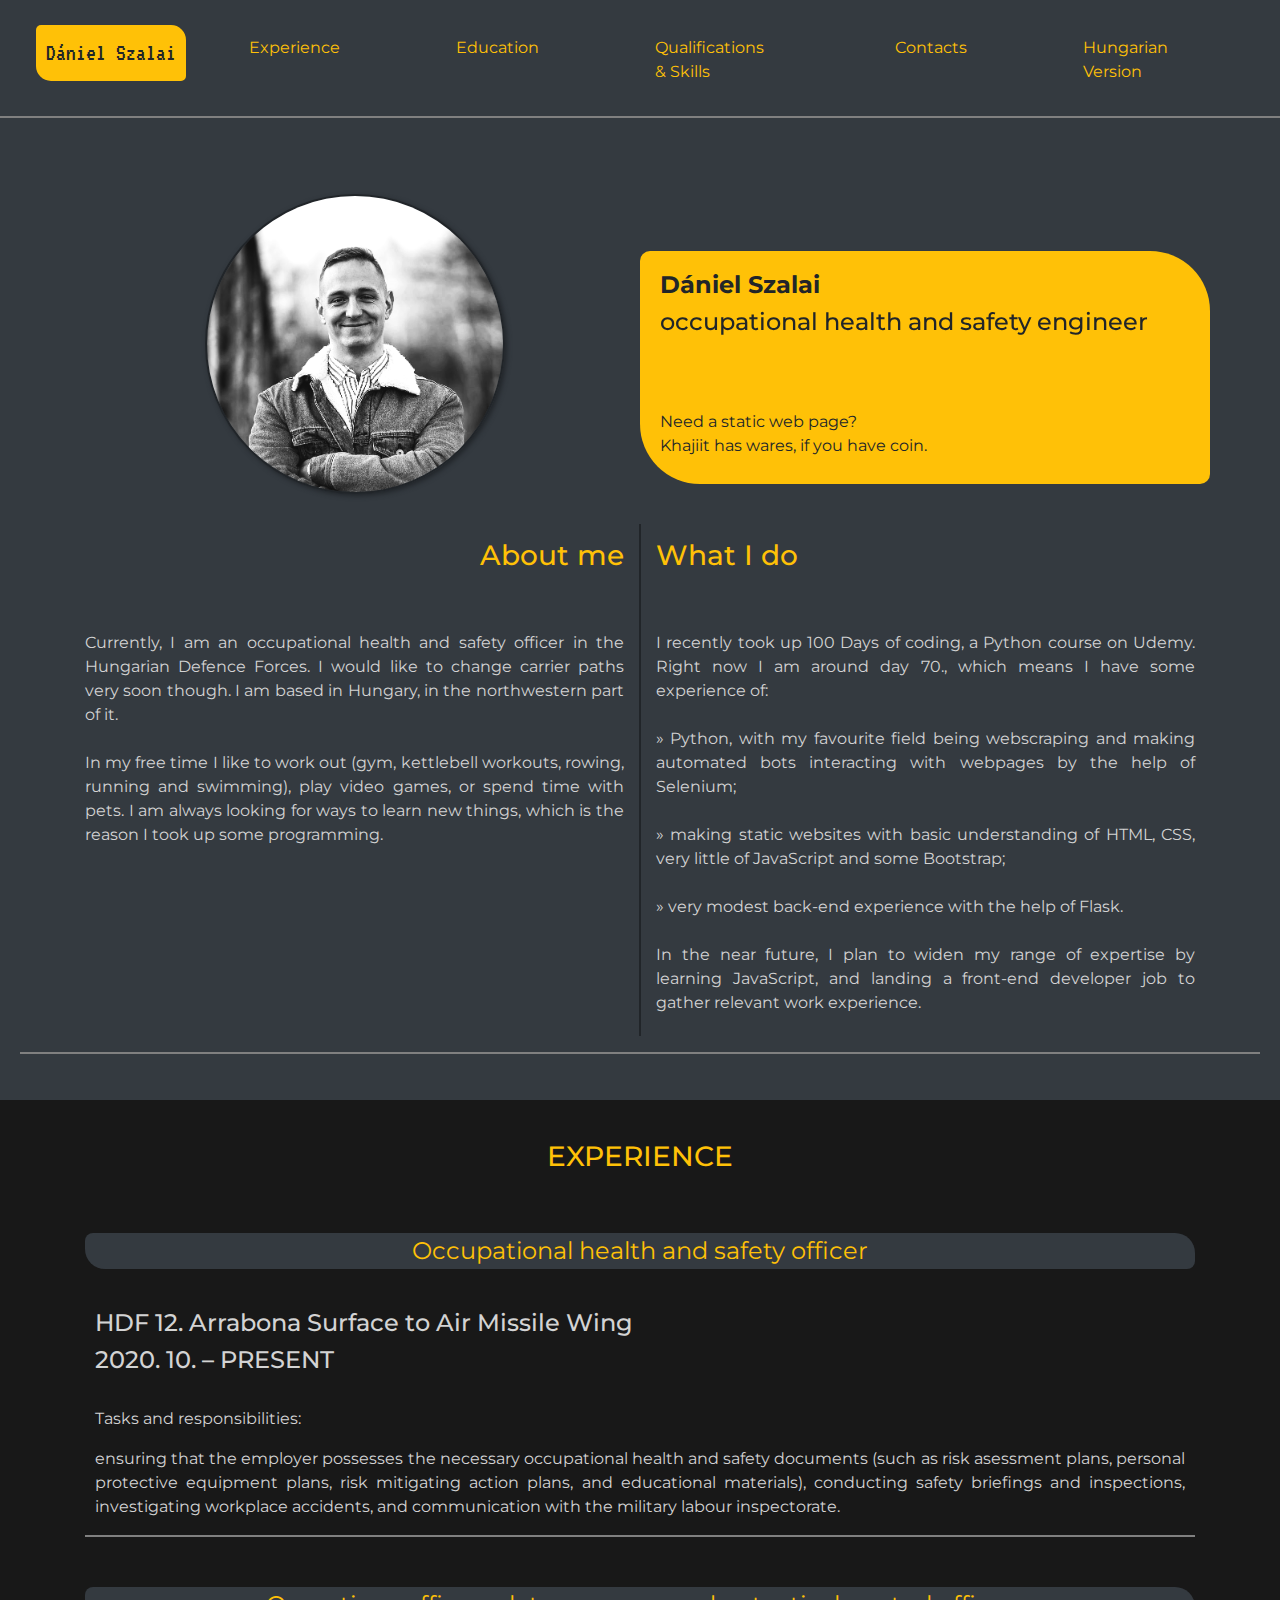
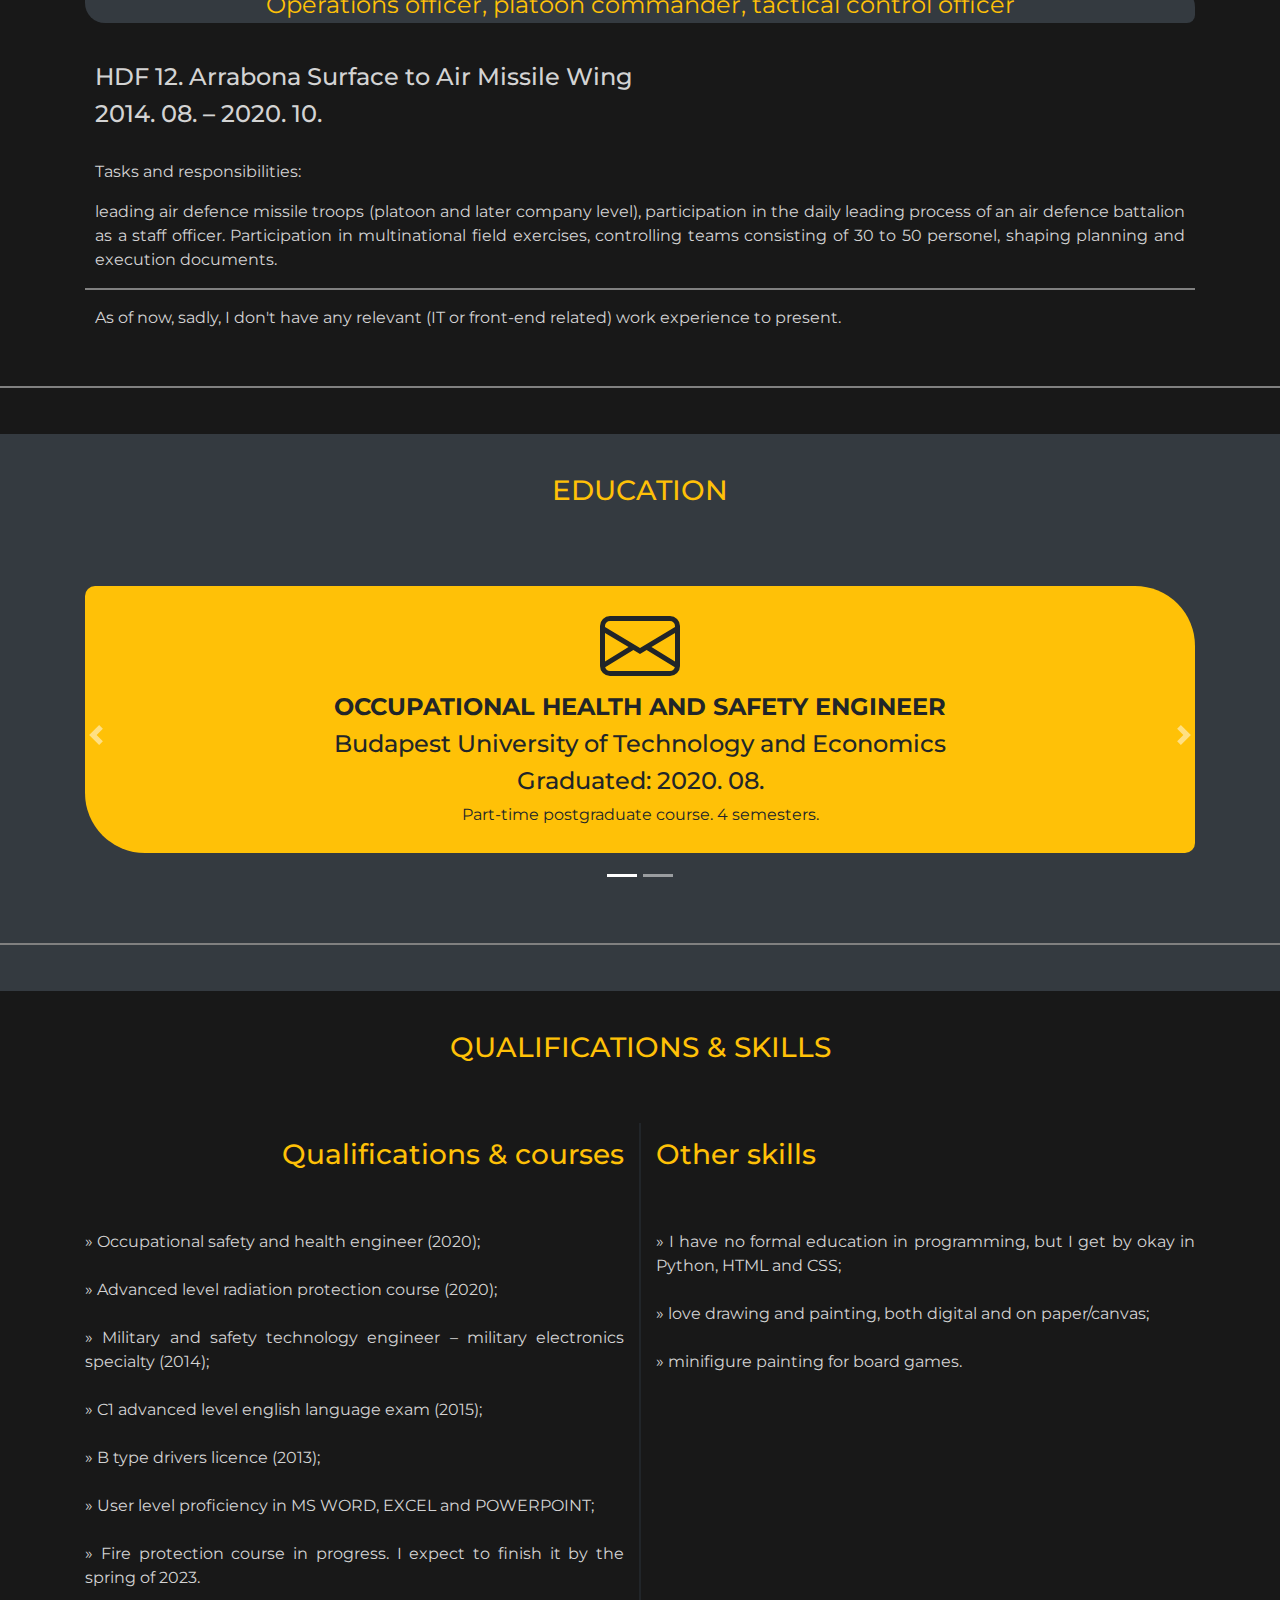
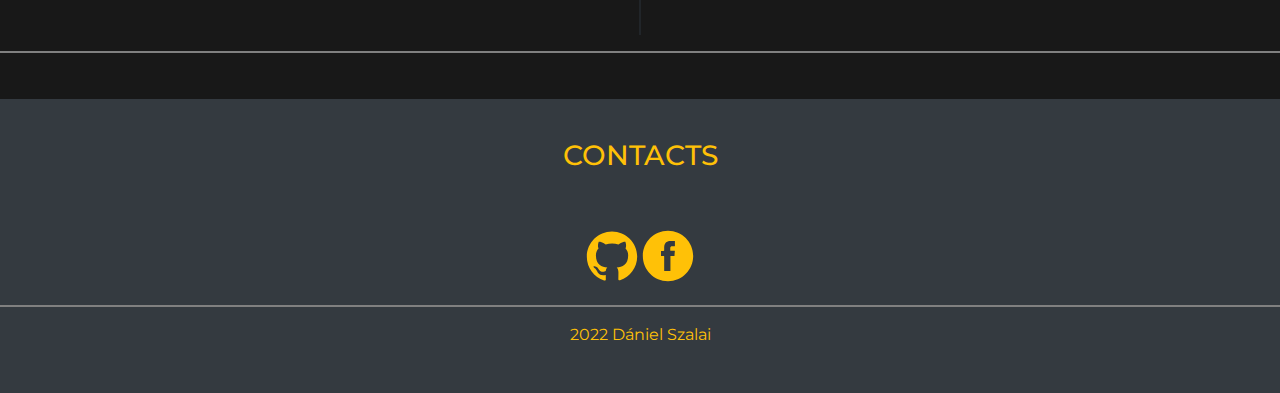
==== commit 85e3ca11: "Update index.html" ====
--- a/index.html
+++ b/index.html
@@ -2,15 +2,12 @@
 <html lang="en">
 <head>
     <link rel="stylesheet" href="https://cdn.jsdelivr.net/npm/bootstrap@4.0.0/dist/css/bootstrap.min.css" integrity="sha384-Gn5384xqQ1aoWXA+058RXPxPg6fy4IWvTNh0E263XmFcJlSAwiGgFAW/dAiS6JXm" crossorigin="anonymous">
-    <script src="https://code.jquery.com/jquery-3.2.1.slim.min.js" integrity="sha384-KJ3o2DKtIkvYIK3UENzmM7KCkRr/rE9/Qpg6aAZGJwFDMVNA/GpGFF93hXpG5KkN" crossorigin="anonymous"></script>
-    <script src="https://cdn.jsdelivr.net/npm/popper.js@1.12.9/dist/umd/popper.min.js" integrity="sha384-ApNbgh9B+Y1QKtv3Rn7W3mgPxhU9K/ScQsAP7hUibX39j7fakFPskvXusvfa0b4Q" crossorigin="anonymous"></script>
-    <script src="https://cdn.jsdelivr.net/npm/bootstrap@4.0.0/dist/js/bootstrap.min.js" integrity="sha384-JZR6Spejh4U02d8jOt6vLEHfe/JQGiRRSQQxSfFWpi1MquVdAyjUar5+76PVCmYl" crossorigin="anonymous"></script>
-    <link rel="stylesheet" href="styles.css">
     <link rel="preconnect" href="https://fonts.googleapis.com">
     <link rel="preconnect" href="https://fonts.gstatic.com" crossorigin>
     <link href="https://fonts.googleapis.com/css2?family=Montserrat&family=VT323&display=swap" rel="stylesheet">
     <link href='https://css.gg/facebook.css' rel='stylesheet'>
     <link href='https://css.gg/git-commit.css' rel='stylesheet'>
+    <link rel="stylesheet" href="styles.css">
     <meta charset="UTF-8">
     <title>Dániel Szalai</title>
 </head>
@@ -179,14 +176,6 @@
                     any relevant (IT or
                     front-end related) work experience to present.</p>
 
-                <p class="center">
-                    <svg xmlns="http://www.w3.org/2000/svg" width="60"
-                         height="60" fill="currentColor"
-                         class="bi sad bi-emoji-frown-fill"
-                         viewBox="0 0 16 16">
-                        <path d="M8 16A8 8 0 1 0 8 0a8 8 0 0 0 0 16zM7 6.5C7 7.328 6.552 8 6 8s-1-.672-1-1.5S5.448 5 6 5s1 .672 1 1.5zm-2.715 5.933a.5.5 0 0 1-.183-.683A4.498 4.498 0 0 1 8 9.5a4.5 4.5 0 0 1 3.898 2.25.5.5 0 0 1-.866.5A3.498 3.498 0 0 0 8 10.5a3.498 3.498 0 0 0-3.032 1.75.5.5 0 0 1-.683.183zM10 8c-.552 0-1-.672-1-1.5S9.448 5 10 5s1 .672 1 1.5S10.552 8 10 8z"/>
-                    </svg>
-                </p>
             </div>
         </div><br>
     <hr>
@@ -341,5 +330,9 @@
             <p class="contact">2022 Dániel Szalai</p>
             </div>
     </section>
+    <script src="https://code.jquery.com/jquery-3.2.1.slim.min.js" integrity="sha384-KJ3o2DKtIkvYIK3UENzmM7KCkRr/rE9/Qpg6aAZGJwFDMVNA/GpGFF93hXpG5KkN" crossorigin="anonymous"></script>
+    <script src="https://cdn.jsdelivr.net/npm/popper.js@1.12.9/dist/umd/popper.min.js" integrity="sha384-ApNbgh9B+Y1QKtv3Rn7W3mgPxhU9K/ScQsAP7hUibX39j7fakFPskvXusvfa0b4Q" crossorigin="anonymous"></script>
+    <script src="https://cdn.jsdelivr.net/npm/bootstrap@4.0.0/dist/js/bootstrap.min.js" integrity="sha384-JZR6Spejh4U02d8jOt6vLEHfe/JQGiRRSQQxSfFWpi1MquVdAyjUar5+76PVCmYl" crossorigin="anonymous"></script>
+
 </body>
 </html>
